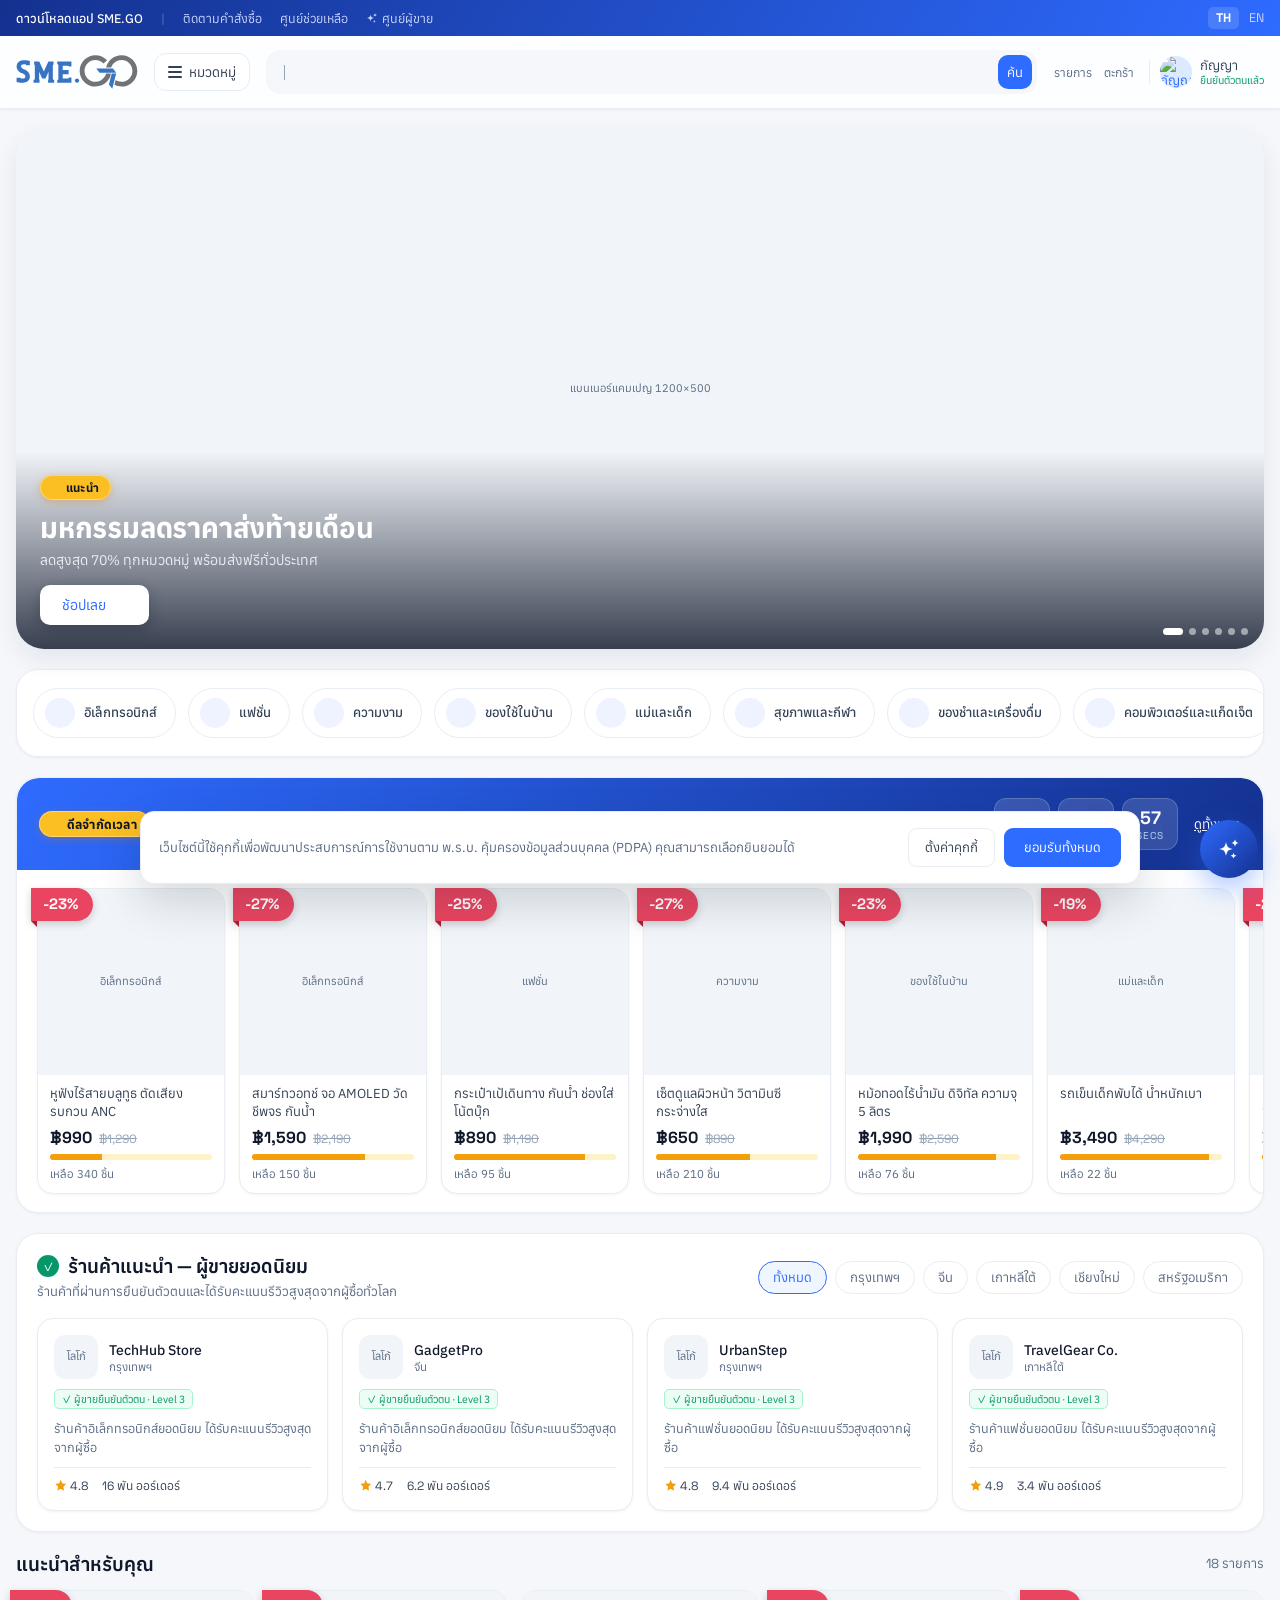
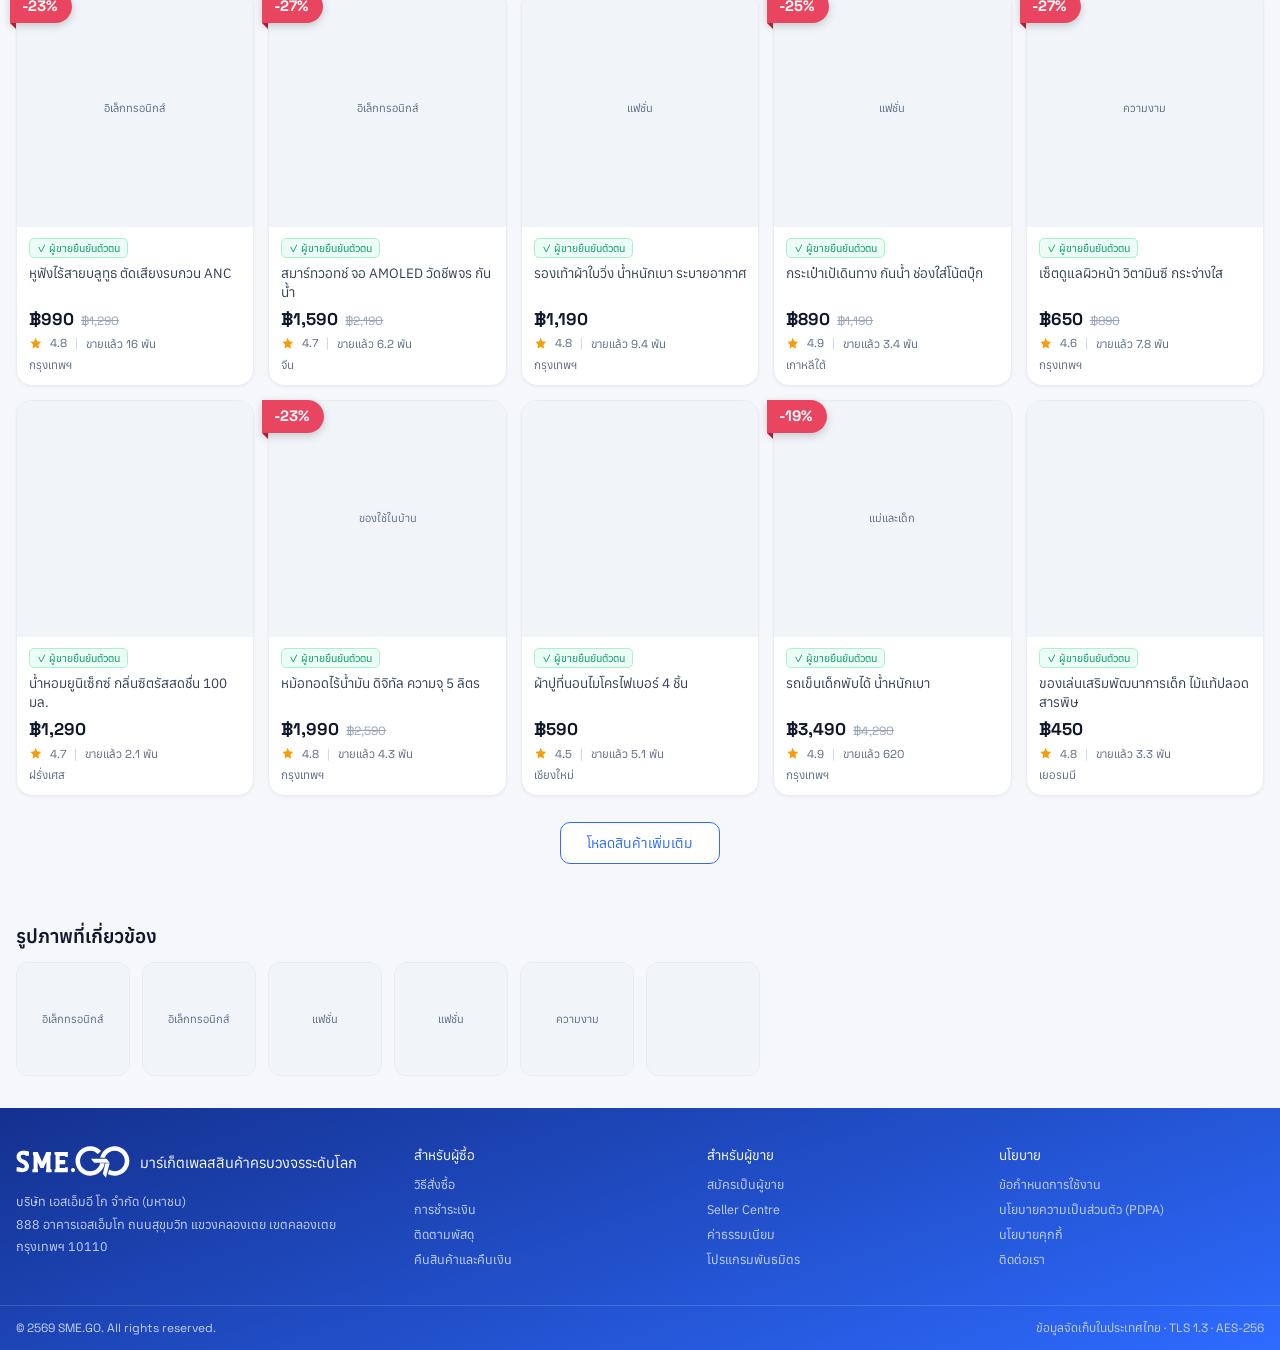
==== site/index.html @ 73256771 "Initial commit: SMEGO V2 AI-powered marketplace with seller centre features" ====
<!DOCTYPE html>
<html lang="th">
<head>
<meta charset="utf-8">
<meta name="viewport" content="width=device-width, initial-scale=1">
<title>SME.GO Marketplace</title>
<link rel="preconnect" href="https://fonts.googleapis.com">
<link rel="preconnect" href="https://fonts.gstatic.com" crossorigin>
<link href="https://fonts.googleapis.com/css2?family=Anuphan:wght@300;400;500;600;700&family=Space+Grotesk:wght@500;600;700&display=swap" rel="stylesheet">
<link rel="stylesheet" href="css/styles.css?v=23">
<script src="https://unpkg.com/lucide@latest"></script>
</head>
<body>
<div id="app" class="page"></div>
<script src="js/app.js?v=21"></script>
</body>
</html>
---- site/css/styles.css ----
:root {
  --primary-blue: #2E6BFF;
  --brand-blue: #2E6BFF;
  --brand-blue-dark: #1D4ED8;
  --brand-blue-deep: #14318F;
  --brand-blue-soft: #EEF3FF;
  --gov-navy: #1E3A8A;
  --slate-dark: #0F172A;
  --slate-body: #5B6B84;
  --neutral-bg: #F5F7FB;
  --surface-white: #FFFFFF;
  --emerald-verified: #059669;
  --emerald-bg: #ECFDF5;
  --emerald-border: #A7F3D0;
  --amber-promo: #FB6D3A;
  --amber-solid: #FBBF24;
  --amber-text: #F59E0B;
  --border-subtle: #E8ECF3;
  --danger: #EF4444;
  --radius-sm: 10px;
  --radius-md: 16px;
  --radius-lg: 22px;
  --radius-xl: 28px;
  --shadow-sm: 0 1px 3px rgba(15,23,42,.05);
  --shadow-md: 0 10px 26px rgba(15,23,42,.08);
  --shadow-lg: 0 22px 50px rgba(15,23,42,.14);
}

* { box-sizing: border-box; }
html, body { margin: 0; padding: 0; }
body {
  background: var(--neutral-bg);
  font-family: 'Anuphan', system-ui, sans-serif;
  color: var(--slate-dark);
  -webkit-font-smoothing: antialiased;
}
a { color: var(--brand-blue); text-decoration: none; }
input, select, button, textarea { font-family: inherit; }
button { border: none; background: none; cursor: pointer; }
img { max-width: 100%; display: block; }

::-webkit-scrollbar { height: 8px; width: 8px; }
::-webkit-scrollbar-thumb { background: #CBD5E1; border-radius: 4px; }

.num { font-family: 'Space Grotesk', 'Anuphan', sans-serif; }

@keyframes pulseDot { 0%, 100% { opacity: 1 } 50% { opacity: .35 } }

.lucide-icon { width: 50%; height: 50%; stroke: currentColor; stroke-width: 2; fill: none; }

.page { min-height: 100vh; display: flex; flex-direction: column; background: var(--neutral-bg); }

/* ---------- Utility bar ---------- */
.utility-bar { background: linear-gradient(120deg, var(--brand-blue-deep), var(--brand-blue)); color: #C7D2FE; font-size: 12.5px; }
.utility-bar .wrap { max-width: 1280px; margin: 0 auto; padding: 0 16px; height: 36px; display: flex; align-items: center; justify-content: space-between; gap: 16px; }
.utility-left { display: flex; align-items: center; gap: 18px; flex-wrap: wrap; }
.utility-left .gov-label { display: flex; align-items: center; gap: 6px; color: #fff; font-weight: 500; }
.utility-left a { color: #C7D2FE; }
.utility-left a:hover { color: #fff; }
.utility-ai-link { display: inline-flex; align-items: center; gap: 4px; }
.utility-ai-link .ai-spark-ic { width: 12px; height: 12px; }
.utility-sep { opacity: .4; }
.utility-right { display: flex; align-items: center; gap: 10px; }
.lang-active { font-family: 'Space Grotesk', 'Anuphan', sans-serif; font-weight: 700; color: #fff; background: rgba(255,255,255,.14); padding: 3px 8px; border-radius: 5px; }
.lang-inactive { font-family: 'Space Grotesk', 'Anuphan', sans-serif; color: #C7D2FE; }

/* ---------- Header ---------- */
.site-header { position: sticky; top: 0; z-index: 50; background: rgba(255,255,255,.82); backdrop-filter: blur(14px) saturate(1.4); -webkit-backdrop-filter: blur(14px) saturate(1.4); border-bottom: 1px solid var(--border-subtle); box-shadow: var(--shadow-sm); }
.header-row { max-width: 1280px; margin: 0 auto; padding: 14px 16px; display: flex; align-items: center; gap: 16px; flex-wrap: wrap; }
.brand { display: flex; align-items: center; gap: 10px; cursor: pointer; flex-shrink: 0; }
.brand-mark { height: 34px; width: auto; display: block; }
.brand-text { line-height: 1.15; }
.brand-title { font-size: 15px; font-weight: 600; color: var(--slate-dark); }
.brand-domain { font-size: 10.5px; color: var(--slate-body); font-family: 'Space Grotesk', 'Anuphan', sans-serif; letter-spacing: .04em; }

.menu-btn { display: flex; align-items: center; gap: 7px; background: #fff; border: 1px solid var(--border-subtle); border-radius: 12px; padding: 9px 13px; font-size: 13.5px; color: #334155; cursor: pointer; flex-shrink: 0; transition: border-color .2s, color .2s, box-shadow .2s; }
.menu-btn:hover { border-color: var(--brand-blue); color: var(--brand-blue); box-shadow: var(--shadow-sm); }
.menu-icon { display: grid; gap: 3px; }
.menu-icon span { display: block; width: 14px; height: 2px; background: currentColor; border-radius: 2px; }

.search-wrap { flex: 1; position: relative; min-width: 120px; }
.search-input { width: 100%; height: 44px; border: 1.5px solid transparent; border-radius: 14px; padding: 0 46px 0 16px; font-size: 14px; color: var(--slate-dark); background: var(--neutral-bg); outline: none; transition: border-color .2s, box-shadow .2s, background .2s; }
.search-input:focus { border-color: var(--brand-blue); background: #fff; box-shadow: 0 0 0 4px var(--brand-blue-soft); }
.search-btn { position: absolute; right: 5px; top: 5px; width: 34px; height: 34px; border-radius: 10px; background: var(--brand-blue); display: grid; place-items: center; color: #fff; font-size: 13px; transition: background .2s, transform .15s; }
.search-btn:hover { background: var(--brand-blue-dark); transform: translateY(-1px); }
.search-typewriter { position: absolute; left: 16px; top: 0; height: 44px; display: flex; align-items: center; font-size: 14px; color: #94A3B8; pointer-events: none; white-space: nowrap; overflow: hidden; max-width: calc(100% - 66px); }
.tw-cursor { display: inline-block; width: 1px; height: 15px; margin-left: 2px; background: #94A3B8; animation: twBlink 1s step-end infinite; }
@keyframes twBlink { 0%, 100% { opacity: 1; } 50% { opacity: 0; } }
.suggest-panel { position: absolute; top: 48px; left: 0; right: 0; background: #fff; border: 1px solid var(--border-subtle); border-radius: 12px; box-shadow: 0 16px 40px rgba(15,23,42,.12); padding: 8px; z-index: 60; }
.suggest-label { font-size: 11px; color: var(--slate-body); padding: 6px 10px; }
.suggest-item { padding: 9px 10px; border-radius: 8px; font-size: 13.5px; color: #334155; cursor: pointer; }
.suggest-item:hover { background: #F1F5F9; }

.action-hub { display: flex; align-items: center; gap: 6px; flex-shrink: 0; }
.hub-icon { width: 40px; height: 40px; border-radius: 9px; display: grid; place-items: center; font-size: 12px; color: var(--slate-body); cursor: pointer; position: relative; transition: color .15s; }
.hub-icon:hover { color: var(--brand-blue); }
.hub-badge { position: absolute; top: 2px; right: 0; min-width: 18px; height: 18px; padding: 0 5px; border-radius: 9px; background: var(--danger); color: #fff; font-family: 'Space Grotesk', 'Anuphan', sans-serif; font-size: 11px; font-weight: 700; display: grid; place-items: center; }
.hub-sep { width: 1px; height: 24px; background: var(--border-subtle); margin: 0 4px; }
.hub-profile { display: flex; align-items: center; gap: 8px; cursor: pointer; }
.hub-avatar { width: 32px; height: 32px; border-radius: 50%; background: #DBEAFE; color: var(--brand-blue); display: grid; place-items: center; font-size: 13px; object-fit: cover; }
.hub-name { font-size: 13px; color: #334155; line-height: 1.2; }
.hub-verified { font-size: 10.5px; color: var(--emerald-verified); }

.menu-panel { border-top: 1px solid var(--border-subtle); background: #fff; }
.menu-grid { max-width: 1280px; margin: 0 auto; padding: 18px 16px; display: grid; gap: 10px; }
.menu-cell { display: flex; align-items: center; gap: 10px; padding: 10px; border-radius: 10px; cursor: pointer; }
.menu-cell:hover { background: #F1F5F9; }
.menu-glyph { width: 34px; height: 34px; border-radius: 9px; background: #EFF6FF; color: var(--brand-blue); display: grid; place-items: center; font-size: 18px; flex-shrink: 0; }
.menu-name { font-size: 13.5px; color: #334155; }

/* ---------- Shared layout ---------- */
.container { max-width: 1280px; margin: 0 auto; padding: 0 16px; }
.section { max-width: 1280px; margin: 0 auto; padding: 20px 16px 0; }
.card { background: #fff; border: 1px solid var(--border-subtle); border-radius: var(--radius-lg); box-shadow: var(--shadow-sm); }

/* ---------- Hero ---------- */
.hero-grid { display: grid; grid-template-columns: minmax(0, 1fr); gap: 16px; }
.hero-main { position: relative; border-radius: var(--radius-xl); overflow: hidden; background: var(--border-subtle); aspect-ratio: 2.4/1; min-height: 220px; box-shadow: var(--shadow-md); }
.hero-track { display: flex; height: 100%; transition: transform .65s cubic-bezier(.65,0,.35,1); will-change: transform; }
.hero-slide { position: relative; flex: 0 0 100%; height: 100%; }
.hero-caption { position: absolute; left: 0; bottom: 0; right: 0; padding: 24px; background: linear-gradient(to top, rgba(15,23,42,.82), rgba(15,23,42,0)); pointer-events: none; }
.hero-tag { display: inline-flex; align-items: center; gap: 5px; background: var(--amber-solid); color: var(--slate-dark); font-weight: 700; letter-spacing: .2px; font-size: 11.5px; padding: 5px 12px 5px 9px; border-radius: 999px; margin-bottom: 10px; box-shadow: 0 2px 8px rgba(217,119,6,.35), 0 0 0 1px rgba(255,255,255,.35) inset; }
.hero-tag .pill-icon { width: 12px; height: 12px; }
.hero-title { color: #fff; font-size: 28px; font-weight: 700; line-height: 1.25; letter-spacing: -.2px; }
.hero-sub { color: var(--border-subtle); font-size: 14px; margin-top: 6px; }
.hero-cta { display: inline-flex; align-items: center; gap: 7px; margin-top: 16px; background: #fff; color: var(--brand-blue); border: none; font-size: 14px; padding: 11px 22px; border-radius: 10px; cursor: pointer; pointer-events: auto; box-shadow: 0 4px 14px rgba(15,23,42,.28); transition: background .2s, color .2s, transform .2s, box-shadow .2s; }
.hero-cta .pill-icon { width: 14px; height: 14px; transition: transform .2s; }
.hero-cta:hover { background: var(--brand-blue-dark); color: #fff; transform: translateY(-1px); box-shadow: 0 6px 18px rgba(15,23,42,.32); }
.hero-cta:hover .pill-icon { transform: translateX(3px); }
.hero-arrow { position: absolute; top: 50%; transform: translateY(-50%); width: 38px; height: 38px; border-radius: 50%; background: rgba(255,255,255,.92); border: none; color: var(--brand-blue); display: flex; align-items: center; justify-content: center; cursor: pointer; opacity: 0; z-index: 3; box-shadow: 0 3px 12px rgba(15,23,42,.28); transition: opacity .25s, background .2s, transform .2s; }
.hero-arrow .pill-icon { width: 18px; height: 18px; stroke-width: 2.4; }
.hero-arrow-left { left: 14px; }
.hero-arrow-right { right: 14px; }
.hero-main:hover .hero-arrow { opacity: 1; }
.hero-arrow:hover { background: #fff; transform: translateY(-50%) scale(1.08); }
.hero-arrow-left:hover .pill-icon { transform: translateX(-1px); }
.hero-arrow-right:hover .pill-icon { transform: translateX(1px); }
.hero-dots { position: absolute; bottom: 14px; right: 16px; display: flex; gap: 6px; z-index: 2; }
.hero-dot { height: 7px; border-radius: 4px; cursor: pointer; transition: width .25s, background .25s; }

/* ---------- Placeholder image slot ---------- */
.img-slot { position: absolute; inset: 0; display: flex; align-items: center; justify-content: center; text-align: center; font-size: 11px; color: var(--slate-body); background: #F1F5F9; padding: 6px; line-height: 1.4; }
.img-slot.static { position: static; width: 100%; height: 100%; }
.img-slot-photo { position: absolute; inset: 0; width: 100%; height: 100%; object-fit: cover; background: #F1F5F9; }

/* ---------- Category pills ---------- */
.cat-grid { padding: 18px 16px; display: flex; gap: 12px; overflow-x: auto; scrollbar-width: none; }
.cat-grid::-webkit-scrollbar { display: none; }
.cat-cell { flex: 0 0 auto; display: flex; align-items: center; gap: 9px; padding: 9px 18px 9px 11px; border: 1px solid var(--border-subtle); border-radius: 999px; cursor: pointer; white-space: nowrap; background: #fff; transition: border-color .2s, background .2s, box-shadow .2s; }
.cat-cell:hover { border-color: var(--brand-blue); background: var(--brand-blue-soft); box-shadow: var(--shadow-sm); }
.cat-cell.active { border-color: var(--brand-blue); background: var(--brand-blue); box-shadow: 0 8px 20px rgba(46,107,255,.28); }
.cat-cell.active .cat-name { color: #fff; }
.cat-cell.active .cat-glyph { background: rgba(255,255,255,.22); color: #fff; }
.cat-glyph { width: 30px; height: 30px; border-radius: 999px; background: var(--brand-blue-soft); color: var(--brand-blue); display: grid; place-items: center; font-size: 15px; flex: 0 0 auto; transition: background .2s, color .2s; }
.cat-glyph svg { width: 16px; height: 16px; }
.cat-name { font-size: 13px; color: #334155; line-height: 1.3; font-weight: 500; }

/* ---------- Flash sale ---------- */
.flash-head { display: flex; align-items: center; justify-content: space-between; gap: 18px; padding: 20px 22px; background: linear-gradient(120deg, var(--brand-blue), var(--brand-blue-deep)); flex-wrap: wrap; border-radius: var(--radius-lg) var(--radius-lg) 0 0; }
.flash-left { display: flex; align-items: center; gap: 14px; flex-wrap: wrap; }
.flash-badge { display: inline-flex; align-items: center; gap: 5px; background: var(--amber-solid); color: var(--slate-dark); font-size: 12.5px; font-weight: 700; letter-spacing: .2px; padding: 5px 13px 5px 10px; border-radius: 999px; box-shadow: 0 2px 8px rgba(217,119,6,.35), 0 0 0 1px rgba(255,255,255,.35) inset; }
.flash-badge .pill-icon { width: 13px; height: 13px; }
.flash-title { font-size: 20px; font-weight: 600; color: #fff; }
.flash-right { display: flex; align-items: center; gap: 16px; flex-wrap: wrap; }
.flash-label { font-size: 12.5px; color: #DBEAFE; }
.countdown { display: flex; gap: 8px; perspective: 300px; }
.count-box { background: rgba(255,255,255,.14); border: 1px solid rgba(255,255,255,.18); backdrop-filter: blur(6px); border-radius: 12px; padding: 7px 11px; text-align: center; min-width: 56px; position: relative; overflow: hidden; }
.count-num { font-family: 'Space Grotesk', 'Anuphan', sans-serif; font-weight: 700; font-size: 18px; color: #fff; display: inline-block; transform-style: preserve-3d; }
.count-unit { font-family: 'Space Grotesk', 'Anuphan', sans-serif; font-size: 10px; color: #BFDBFE; letter-spacing: .08em; }

@keyframes flipDigit {
  0% { transform: rotateX(90deg); opacity: 0; }
  60% { transform: rotateX(-10deg); opacity: 1; }
  100% { transform: rotateX(0deg); opacity: 1; }
}
.count-num.flip { animation: flipDigit .5s cubic-bezier(.45, 0, .55, 1); transform-origin: 50% 50%; }
.flash-link { font-size: 13.5px; color: #fff; text-decoration: underline; }
.flash-scroll { display: flex; gap: 14px; padding: 18px 20px; overflow-x: auto; }

/* ---------- Product cards ---------- */
.product-card { cursor: pointer; border: 1px solid var(--border-subtle); border-radius: var(--radius-md); overflow: visible; background: #fff; display: flex; flex-direction: column; position: relative; box-shadow: var(--shadow-sm); transition: box-shadow .2s ease, border-color .2s ease; }
.product-card:hover { border-color: var(--brand-blue); box-shadow: var(--shadow-sm); }
.flash-card { flex: 0 0 188px; }
.product-media { position: relative; aspect-ratio: 1/1; background: #F1F5F9; overflow: hidden; border-radius: var(--radius-md) var(--radius-md) 0 0; }
.disc-badge { position: absolute; top: -1px; left: -7px; background: #E94560; color: #fff; font-family: 'Space Grotesk', 'Anuphan', sans-serif; font-size: 15px; font-weight: 800; padding: 6px 15px 8px 12px; border-radius: 0 18px 18px 0; box-shadow: 0 3px 8px rgba(0,0,0,.18); z-index: 2; }
.disc-badge::after { content: ''; position: absolute; left: 0; bottom: -6px; width: 0; height: 0; border-left: 6px solid transparent; border-top: 6px solid #A81F38; }
.product-body { padding: 10px 12px 12px; display: flex; flex-direction: column; gap: 6px; }
.flash-card .product-body { padding: 10px 12px 12px; }
.feed-card .product-body { padding: 11px 12px 13px; flex: 1; }
.verified-chip { display: inline-flex; align-items: center; gap: 4px; background: var(--emerald-bg); color: var(--emerald-verified); border: 1px solid var(--emerald-border); font-size: 10.5px; padding: 2px 7px; border-radius: 5px; align-self: flex-start; }
.product-name { font-size: 13px; color: #334155; line-height: 1.35; height: 36px; overflow: hidden; }
.feed-card .product-name { font-size: 13.5px; line-height: 1.4; height: 38px; }
.price-row { display: flex; align-items: baseline; gap: 7px; }
.feed-card .price-row { margin-top: auto; }
.price-now { font-family: 'Space Grotesk', 'Anuphan', sans-serif; font-weight: 700; font-size: 16px; color: var(--slate-dark); }
.feed-card .price-now { font-size: 17px; }
.price-old { font-family: 'Space Grotesk', 'Anuphan', sans-serif; font-size: 12px; color: #94A3B8; text-decoration: line-through; }
.stock-track { height: 6px; border-radius: 4px; background: #FEF3C7; overflow: hidden; }
.stock-fill { height: 100%; background: var(--amber-text); }
.stock-text { font-size: 11.5px; color: var(--slate-body); }
.meta-row { display: flex; align-items: center; gap: 8px; font-size: 11.5px; color: var(--slate-body); font-family: 'Space Grotesk', 'Anuphan', sans-serif; }
.meta-sep { color: #CBD5E1; }
.province-text { font-size: 11.5px; color: var(--slate-body); }

/* ---------- Champions ---------- */
.champ-card { border: 1px solid var(--border-subtle); border-radius: var(--radius-md); padding: 16px; display: flex; flex-direction: column; gap: 10px; background: #fff; box-shadow: var(--shadow-sm); transition: box-shadow .2s, border-color .2s; }
.champ-card:hover { border-color: var(--brand-blue); box-shadow: var(--shadow-sm); }
.champ-head { display: flex; align-items: center; gap: 11px; }
.champ-logo { width: 44px; height: 44px; border-radius: 12px; overflow: hidden; background: #F1F5F9; flex-shrink: 0; position: relative; }
.champ-name { font-size: 14px; font-weight: 500; color: var(--slate-dark); white-space: nowrap; overflow: hidden; text-overflow: ellipsis; }
.champ-province { font-size: 11.5px; color: var(--slate-body); }
.champ-blurb { font-size: 12.5px; color: var(--slate-body); line-height: 1.5; }
.champ-stats { display: flex; gap: 14px; font-family: 'Space Grotesk', 'Anuphan', sans-serif; font-size: 12px; color: #334155; border-top: 1px solid var(--border-subtle); padding-top: 10px; }
.chip-row { display: flex; gap: 8px; flex-wrap: wrap; }
.chip { padding: 7px 14px; border-radius: 20px; font-size: 13px; cursor: pointer; border: 1px solid var(--border-subtle); background: #fff; color: var(--slate-body); }
.chip.active { border-color: var(--brand-blue); background: #EFF6FF; color: var(--brand-blue); }
.chip.small { padding: 6px 12px; border-radius: 18px; font-size: 12.5px; }

/* ---------- Related images ---------- */
.related-grid { display: grid; grid-template-columns: repeat(auto-fill, minmax(110px, 1fr)); gap: 12px; }
.related-thumb { position: relative; aspect-ratio: 1/1; border-radius: 12px; overflow: hidden; background: #F1F5F9; border: 1px solid var(--border-subtle); cursor: pointer; }
.related-thumb:hover { border-color: var(--brand-blue); }

/* ---------- Feed ---------- */
.feed-grid { display: grid; gap: 14px; }
.feed-head { display: flex; align-items: center; justify-content: space-between; margin-bottom: 14px; flex-wrap: wrap; gap: 10px; }
.feed-title { font-size: 19px; font-weight: 600; }
.feed-count { font-size: 13px; color: var(--slate-body); font-family: 'Space Grotesk', 'Anuphan', sans-serif; }
.load-more-wrap { display: flex; justify-content: center; margin-top: 26px; }

/* ---------- Buttons ---------- */
.btn { font-size: 14px; padding: 11px 26px; border-radius: var(--radius-sm); cursor: pointer; transition: background .2s, transform .15s, box-shadow .2s; }
.btn-primary { background: var(--brand-blue); border: none; color: #fff; box-shadow: 0 6px 16px rgba(46,107,255,.25); }
.btn-primary:hover { background: var(--brand-blue-dark); transform: translateY(-1px); box-shadow: 0 8px 20px rgba(46,107,255,.32); }
.btn-outline { background: #fff; border: 1.5px solid var(--brand-blue); color: var(--brand-blue); }
.btn-outline:hover { background: #EFF6FF; }
.btn-outline.solid-hover:hover { background: var(--brand-blue-dark); color: #fff; }
.btn-block { width: 100%; }
.btn-green { background: var(--emerald-verified); border: none; color: #fff; }
.btn-green:hover { background: #047857; }

/* ---------- Breadcrumb / PDP ---------- */
.breadcrumb { font-size: 12.5px; color: var(--slate-body); margin-bottom: 14px; }
.breadcrumb .crumb-link { cursor: pointer; color: var(--brand-blue); }
.crumb-current { color: #334155; }

.pdp-grid { display: grid; gap: 22px; align-items: start; }
.gallery-card { background: #fff; border: 1px solid var(--border-subtle); border-radius: 14px; padding: 14px; width: 100%; margin: 0 auto; }
.gallery-main { aspect-ratio: 1/1; border-radius: 10px; overflow: hidden; background: #F1F5F9; position: relative; }
.gallery-thumbs { display: grid; grid-template-columns: repeat(5, 1fr); gap: 8px; margin-top: 10px; }
.gallery-thumb { aspect-ratio: 1/1; border-radius: 8px; overflow: hidden; border: 1.5px solid var(--border-subtle); background: #F1F5F9; position: relative; }
.gallery-thumb.active { border-color: var(--brand-blue); }

.pdp-info-card { background: #fff; border: 1px solid var(--border-subtle); border-radius: 14px; padding: 20px; }
.pdp-badges { display: flex; gap: 8px; margin-bottom: 10px; flex-wrap: wrap; }
.badge-verified { display: inline-flex; align-items: center; gap: 5px; background: var(--emerald-bg); color: var(--emerald-verified); border: 1px solid var(--emerald-border); font-size: 12px; padding: 4px 9px; border-radius: 6px; }
.badge-cat { background: #EFF6FF; color: var(--brand-blue); border: 1px solid #BFDBFE; font-size: 12px; padding: 4px 9px; border-radius: 6px; }
.pdp-title { margin: 0; font-size: 24px; font-weight: 500; line-height: 1.35; color: var(--slate-dark); }
.pdp-meta { display: flex; align-items: center; gap: 14px; margin-top: 12px; font-family: 'Space Grotesk', 'Anuphan', sans-serif; font-size: 13.5px; color: var(--slate-body); flex-wrap: wrap; }
.star { color: var(--amber-text); }
.pill-icon { stroke: currentColor; stroke-width: 2.4; fill: none; flex-shrink: 0; }
.ai-spark-ic { stroke: none; fill: currentColor; }
.star-ic { width: 13px; height: 13px; vertical-align: -2px; fill: var(--amber-text); flex-shrink: 0; }
.star-ic-lg { width: 15px; height: 15px; vertical-align: -3px; }
.star-ic-empty { fill: none; stroke: var(--amber-text); stroke-width: 1.6; }

.mode-toggle { display: flex; gap: 8px; margin-top: 18px; background: #F1F5F9; padding: 4px; border-radius: 10px; width: max-content; }
.mode-btn { padding: 8px 18px; border-radius: 8px; font-size: 13.5px; cursor: pointer; color: var(--slate-body); }
.mode-btn.active { background: #fff; color: var(--slate-dark); box-shadow: 0 1px 3px rgba(15,23,42,.12); }

.price-box { margin-top: 16px; background: var(--neutral-bg); border: 1px solid var(--border-subtle); border-radius: 12px; padding: 16px; }
.price-big { font-family: 'Space Grotesk', 'Anuphan', sans-serif; font-weight: 900; font-size: 32px; color: var(--slate-dark); }
.price-note { font-size: 12.5px; color: var(--slate-body); margin-top: 6px; }
.disc-pill { background: #FFFBEB; color: var(--amber-text); border: 1px solid #FDE68A; font-family: 'Space Grotesk', 'Anuphan', sans-serif; font-weight: 700; font-size: 12.5px; padding: 3px 8px; border-radius: 6px; }

.tier-table { border: 1px solid var(--border-subtle); border-radius: 12px; overflow: hidden; margin-top: 10px; }
.tier-head { display: grid; grid-template-columns: 1fr 1fr 1fr; background: #F1F5F9; font-size: 12.5px; color: var(--slate-body); padding: 10px 14px; }
.tier-row { display: grid; grid-template-columns: 1fr 1fr 1fr; padding: 12px 14px; border-top: 1px solid var(--border-subtle); font-family: 'Space Grotesk', 'Anuphan', sans-serif; font-size: 14px; }
.tier-row.active { background: #EFF6FF; }
.tier-save { color: var(--emerald-verified); }
.notice-green { margin-top: 10px; background: var(--emerald-bg); border: 1px solid var(--emerald-border); color: var(--emerald-verified); font-size: 13px; padding: 10px 12px; border-radius: 9px; }

.qty-stepper { display: flex; align-items: center; border: 1px solid var(--border-subtle); border-radius: 9px; overflow: hidden; }
.qty-btn { width: 38px; height: 40px; display: grid; place-items: center; cursor: pointer; color: #334155; font-size: 18px; }
.qty-btn:hover { background: #F1F5F9; }
.qty-val { width: 56px; text-align: center; font-family: 'Space Grotesk', 'Anuphan', sans-serif; font-weight: 700; font-size: 15px; }
.qty-row { margin-top: 18px; display: flex; align-items: center; gap: 14px; flex-wrap: wrap; }

.cta-row { display: grid; grid-template-columns: 1fr 1fr; gap: 12px; margin-top: 16px; }

.spec-desc { font-size: 14px; color: var(--slate-body); line-height: 1.75; }
.spec-grid { display: grid; gap: 0; margin-top: 16px; border-top: 1px solid var(--border-subtle); }
.spec-row { display: flex; gap: 12px; padding: 11px 0; border-bottom: 1px solid var(--border-subtle); font-size: 13.5px; }
.spec-key { color: var(--slate-body); min-width: 120px; }

.review-summary { display: flex; align-items: center; gap: 22px; margin: 16px 0; padding: 14px; background: var(--neutral-bg); border-radius: 12px; flex-wrap: wrap; }
.review-score { font-family: 'Space Grotesk', 'Anuphan', sans-serif; font-weight: 900; font-size: 34px; color: var(--slate-dark); }
.review-bars { flex: 1; min-width: 180px; display: flex; flex-direction: column; gap: 6px; }
.bar-row { display: flex; align-items: center; gap: 10px; font-family: 'Space Grotesk', 'Anuphan', sans-serif; font-size: 12px; color: var(--slate-body); }
.bar-track { flex: 1; height: 7px; border-radius: 4px; background: var(--border-subtle); overflow: hidden; }
.bar-fill { display: block; height: 100%; background: var(--amber-text); }
.review-item { padding: 16px 0; border-top: 1px solid var(--border-subtle); display: flex; gap: 14px; }
.review-avatar { width: 38px; height: 38px; border-radius: 50%; background: #DBEAFE; color: var(--brand-blue); display: grid; place-items: center; font-size: 14px; flex-shrink: 0; object-fit: cover; }
.review-head { display: flex; align-items: center; gap: 10px; flex-wrap: wrap; }
.review-verified { font-size: 11.5px; color: var(--emerald-verified); background: var(--emerald-bg); border: 1px solid var(--emerald-border); padding: 2px 7px; border-radius: 5px; }
.review-date { font-family: 'Space Grotesk', 'Anuphan', sans-serif; font-size: 11.5px; color: #94A3B8; margin-left: auto; }
.review-text { font-size: 13.5px; color: var(--slate-body); line-height: 1.65; margin-top: 6px; }

.shop-card { background: #fff; border: 1px solid var(--border-subtle); border-radius: 14px; padding: 16px; }
.shop-head { display: flex; align-items: center; gap: 12px; }
.shop-logo { width: 46px; height: 46px; border-radius: 12px; overflow: hidden; background: #F1F5F9; flex-shrink: 0; position: relative; }
.shop-verify-box { margin-top: 12px; background: var(--emerald-bg); border: 1px solid var(--emerald-border); border-radius: 10px; padding: 11px; }
.shop-verify-title { display: flex; align-items: center; gap: 7px; color: var(--emerald-verified); font-size: 13px; font-weight: 500; }
.shop-actions { display: grid; grid-template-columns: 1fr 1fr; gap: 9px; margin-top: 12px; }
.shop-btn { background: #fff; border: 1px solid var(--border-subtle); color: #334155; font-size: 13px; padding: 9px; border-radius: 9px; cursor: pointer; }
.shop-btn:hover { border-color: var(--brand-blue); color: var(--brand-blue); }

.ship-card select { width: 100%; height: 40px; border: 1px solid var(--border-subtle); border-radius: 9px; padding: 0 36px 0 10px; font-size: 13.5px; color: #334155; background: var(--neutral-bg); outline: none; appearance: none; -webkit-appearance: none; background-image: url("data:image/svg+xml,%3Csvg xmlns='http://www.w3.org/2000/svg' width='24' height='24' viewBox='0 0 24 24' fill='none' stroke='%23475569' stroke-width='2' stroke-linecap='round' stroke-linejoin='round'%3E%3Cpolyline points='6 9 12 15 18 9'%3E%3C/polyline%3E%3C/svg%3E"); background-repeat: no-repeat; background-position: right 14px center; background-size: 16px; }
.carrier-row { display: flex; align-items: center; justify-content: space-between; gap: 10px; border: 1px solid var(--border-subtle); border-radius: 9px; padding: 9px 11px; font-size: 13px; }
.protection-box { background: #EFF6FF; border: 1px solid #BFDBFE; border-radius: 14px; padding: 15px; }
.protection-title { font-size: 13.5px; font-weight: 500; color: var(--brand-blue); margin-bottom: 8px; }
.protection-text { font-size: 12.5px; color: #334155; line-height: 1.7; }

/* ---------- Store (merchant profile) ---------- */
.store-header { background: #fff; border: 1px solid var(--border-subtle); border-radius: 16px; overflow: hidden; }
.store-cover { position: relative; height: 180px; background: #EFF6FF; }
.store-head-content { padding: 18px 20px; }
.store-logo-box { width: 72px; height: 72px; border-radius: 16px; overflow: hidden; background: #F1F5F9; flex-shrink: 0; border: 1px solid var(--border-subtle); position: relative; }

/* ---------- Cart / Checkout ---------- */
.cart-group { background: #fff; border: 1px solid var(--border-subtle); border-radius: 14px; overflow: hidden; }
.cart-group-head { display: flex; align-items: center; gap: 9px; padding: 14px 18px; border-bottom: 1px solid var(--border-subtle); }
.verified-dot { width: 19px; height: 19px; border-radius: 50%; background: var(--emerald-verified); color: #fff; display: grid; place-items: center; font-size: 11px; flex-shrink: 0; }
.cart-item { display: flex; gap: 14px; padding: 16px 18px; border-bottom: 1px solid #F1F5F9; }
.cart-thumb { width: 84px; height: 84px; border-radius: 10px; overflow: hidden; background: #F1F5F9; flex-shrink: 0; position: relative; }
.cart-item-controls { display: flex; align-items: center; gap: 14px; margin-top: 10px; flex-wrap: wrap; }
.cart-remove { font-size: 12.5px; color: var(--slate-body); cursor: pointer; text-decoration: underline; }
.cart-line-total { font-family: 'Space Grotesk', 'Anuphan', sans-serif; font-weight: 700; font-size: 17px; color: var(--slate-dark); }
.cart-unit { font-family: 'Space Grotesk', 'Anuphan', sans-serif; font-size: 12px; color: var(--slate-body); margin-top: 3px; }
.voucher-note { padding: 12px 18px; font-size: 12.5px; color: var(--slate-body); display: flex; align-items: center; gap: 8px; }
.voucher-pill { background: #FFFBEB; color: var(--amber-text); border: 1px solid #FDE68A; padding: 3px 8px; border-radius: 6px; }

.summary-card { background: #fff; border: 1px solid var(--border-subtle); border-radius: 14px; padding: 18px; }
.summary-title { font-size: 16px; font-weight: 500; margin-bottom: 14px; }
.summary-row { display: flex; justify-content: space-between; font-size: 13.5px; }
.summary-rows { display: flex; flex-direction: column; gap: 11px; }
.summary-label { color: var(--slate-body); }
.summary-divider { height: 1px; background: var(--border-subtle); margin: 4px 0; }
.summary-total { display: flex; justify-content: space-between; align-items: baseline; }
.summary-total-label { font-size: 15px; }
.summary-total-value { font-family: 'Space Grotesk', 'Anuphan', sans-serif; font-weight: 900; font-size: 24px; color: var(--slate-dark); }
.summary-fineprint { margin-top: 12px; font-size: 11.5px; color: var(--slate-body); line-height: 1.6; }

.empty-cart { background: #fff; border: 1px solid var(--border-subtle); border-radius: 14px; padding: 60px; text-align: center; }

.steps-row { display: flex; align-items: center; gap: 10px; margin-bottom: 18px; flex-wrap: wrap; }
.step { display: flex; align-items: center; gap: 9px; }
.step-num { width: 24px; height: 24px; border-radius: 50%; display: grid; place-items: center; font-family: 'Space Grotesk', 'Anuphan', sans-serif; font-size: 12px; font-weight: 700; }
.step-label { font-size: 13.5px; }
.step-line { width: 36px; height: 1px; background: var(--border-subtle); }

.address-box { border: 1.5px solid var(--brand-blue); border-radius: 11px; padding: 14px; background: var(--neutral-bg); }
.address-name { font-size: 14px; color: var(--slate-dark); }
.address-detail { font-size: 13px; color: var(--slate-body); line-height: 1.6; margin-top: 5px; }
.address-tags { display: flex; gap: 8px; margin-top: 9px; }
.tag-default { font-size: 11.5px; background: #EFF6FF; color: var(--brand-blue); border: 1px solid #BFDBFE; padding: 3px 8px; border-radius: 5px; }
.tag-change { font-size: 11.5px; color: var(--brand-blue); cursor: pointer; }

.option-row { display: flex; align-items: center; gap: 12px; border-radius: 11px; padding: 13px 14px; cursor: pointer; border: 1.5px solid var(--border-subtle); background: #fff; }
.option-row.selected { border-color: var(--brand-blue); background: #EFF6FF; }
.option-dot { width: 18px; height: 18px; border-radius: 50%; border: 2px solid #CBD5E1; display: grid; place-items: center; flex-shrink: 0; }
.option-row.selected .option-dot { border-color: var(--brand-blue); }
.option-dot-inner { width: 8px; height: 8px; border-radius: 50%; background: transparent; }
.option-row.selected .option-dot-inner { background: var(--brand-blue); }
.option-name { font-size: 14px; color: var(--slate-dark); }
.option-sub { font-size: 12px; color: var(--slate-body); }
.option-fee { font-family: 'Space Grotesk', 'Anuphan', sans-serif; font-weight: 700; font-size: 14px; color: var(--slate-dark); }
.option-badge { font-size: 11.5px; background: var(--emerald-bg); color: var(--emerald-verified); border: 1px solid var(--emerald-border); padding: 3px 8px; border-radius: 5px; }

.voucher-form { display: flex; gap: 8px; margin-bottom: 14px; }
.voucher-form input { flex: 1; height: 38px; border: 1px solid var(--border-subtle); border-radius: 9px; padding: 0 11px; font-size: 13px; background: var(--neutral-bg); outline: none; }
.voucher-form input:focus { border-color: var(--brand-blue); background: #fff; }
.voucher-apply { background: #EFF6FF; border: 1px solid #BFDBFE; color: var(--brand-blue); font-size: 13px; padding: 0 14px; border-radius: 9px; cursor: pointer; }

/* ---------- QR / Paid ---------- */
.qr-screen { flex: 1; display: flex; align-items: flex-start; justify-content: center; padding: 40px 16px; }
.qr-card { width: 100%; max-width: 460px; background: #fff; border: 1px solid var(--border-subtle); border-radius: 16px; padding: 28px; text-align: center; }
.qr-title { font-size: 19px; font-weight: 500; }
.qr-sub { font-size: 13px; color: var(--slate-body); margin-top: 6px; }
.qr-graphic-wrap { margin: 20px auto 0; width: 230px; height: 230px; background: #fff; border: 1px solid var(--border-subtle); border-radius: 14px; padding: 12px; display: grid; place-items: center; }
.qr-grid { display: grid; width: 100%; aspect-ratio: 1/1; }
.qr-total { margin-top: 16px; font-family: 'Space Grotesk', 'Anuphan', sans-serif; font-weight: 900; font-size: 30px; color: var(--slate-dark); }
.qr-ref { font-family: 'Space Grotesk', 'Anuphan', sans-serif; font-size: 12.5px; color: var(--slate-body); margin-top: 4px; }
.qr-status { margin-top: 16px; display: flex; align-items: center; justify-content: center; gap: 8px; background: var(--neutral-bg); border: 1px solid var(--border-subtle); border-radius: 10px; padding: 11px; }
.qr-dot { width: 8px; height: 8px; border-radius: 50%; background: var(--amber-text); animation: pulseDot 1.2s infinite; }
.qr-status-text { font-size: 13px; color: var(--slate-body); }
.qr-back { margin-top: 12px; font-size: 13px; color: var(--slate-body); cursor: pointer; text-decoration: underline; }

.paid-card { background: #fff; border: 1px solid var(--border-subtle); border-radius: 16px; padding: 28px; }
.paid-head { display: flex; align-items: center; gap: 14px; }
.paid-check { width: 48px; height: 48px; border-radius: 50%; background: var(--emerald-bg); border: 1px solid var(--emerald-border); color: var(--emerald-verified); display: grid; place-items: center; font-size: 22px; flex-shrink: 0; }
.paid-title { font-size: 20px; font-weight: 500; }
.paid-order { font-family: 'Space Grotesk', 'Anuphan', sans-serif; font-size: 13px; color: var(--slate-body); margin-top: 3px; }
.escrow-note { margin-top: 20px; background: #EFF6FF; border: 1px solid #BFDBFE; border-radius: 12px; padding: 14px; font-size: 13px; color: #334155; line-height: 1.7; }
.timeline-title { margin-top: 22px; font-size: 16px; font-weight: 500; margin-bottom: 14px; }
.timeline-item { display: flex; gap: 14px; }
.timeline-marker { display: flex; flex-direction: column; align-items: center; }
.timeline-dot { width: 16px; height: 16px; border-radius: 50%; border: 3px solid; }
.timeline-track { flex: 1; width: 2px; background: var(--border-subtle); min-height: 34px; }
.timeline-body { padding-bottom: 18px; }
.timeline-text { font-size: 14px; }
.timeline-time { font-family: 'Space Grotesk', 'Anuphan', sans-serif; font-size: 12px; color: #94A3B8; margin-top: 3px; }
.paid-actions { display: grid; grid-template-columns: 1fr 1fr; gap: 12px; margin-top: 8px; }

/* ---------- Footer ---------- */
.site-footer { background: linear-gradient(160deg, var(--brand-blue-deep), var(--brand-blue)); color: #C7D2FE; margin-top: auto; }
.footer-grid { max-width: 1280px; margin: 0 auto; padding: 38px 16px; display: grid; gap: 28px; }
.footer-brand-row { display: flex; align-items: center; gap: 10px; margin-bottom: 12px; }
.footer-mark { height: 32px; width: auto; display: block; filter: brightness(0) invert(1); }
.footer-title { color: #fff; font-size: 14.5px; }
.footer-address { font-size: 12.5px; line-height: 1.8; }
.footer-col { display: flex; flex-direction: column; gap: 9px; font-size: 12.5px; }
.footer-col-title { color: #fff; font-size: 13.5px; margin-bottom: 3px; }
.footer-col a { color: #C7D2FE; }
.footer-col a:hover { color: #fff; }
.footer-bottom { border-top: 1px solid rgba(255,255,255,.14); }
.footer-bottom-row { max-width: 1280px; margin: 0 auto; padding: 14px 16px; font-family: 'Space Grotesk', 'Anuphan', sans-serif; font-size: 12px; display: flex; justify-content: space-between; gap: 16px; flex-wrap: wrap; }

/* ---------- Cookie banner ---------- */
.cookie-banner { position: fixed; left: 16px; right: 16px; bottom: 16px; z-index: 80; display: flex; justify-content: center; }
.cookie-card { max-width: 1000px; width: 100%; background: #fff; border: 1px solid var(--border-subtle); box-shadow: 0 18px 44px rgba(15,23,42,.16); border-radius: 14px; padding: 16px 18px; display: flex; align-items: center; gap: 18px; flex-wrap: wrap; }
.cookie-text { flex: 1; min-width: 240px; font-size: 13px; color: var(--slate-body); line-height: 1.65; }
.cookie-actions { display: flex; gap: 9px; }
.cookie-secondary { background: #fff; border: 1px solid var(--border-subtle); color: #334155; font-size: 13px; padding: 10px 16px; border-radius: 9px; cursor: pointer; }
.cookie-primary { background: var(--brand-blue); border: none; color: #fff; font-size: 13px; padding: 10px 20px; border-radius: 9px; cursor: pointer; }

/* ---------- Responsive breakpoints ---------- */


@media (min-width: 1040px) { .menu-grid { grid-template-columns: repeat(5, 1fr); } }
@media (min-width: 700px) and (max-width: 1039px) { .menu-grid { grid-template-columns: repeat(3, 1fr); } }
@media (max-width: 699px) { .menu-grid { grid-template-columns: repeat(2, 1fr); } }

@media (min-width: 1040px) { .champ-grid { grid-template-columns: repeat(4, 1fr); } }
@media (min-width: 700px) and (max-width: 1039px) { .champ-grid { grid-template-columns: repeat(2, 1fr); } }
@media (max-width: 699px) { .champ-grid { grid-template-columns: 1fr; } }
.champ-grid { display: grid; gap: 14px; margin-top: 18px; }

@media (min-width: 1120px) { .feed-grid { grid-template-columns: repeat(5, minmax(0,1fr)); } }
@media (min-width: 860px) and (max-width: 1119px) { .feed-grid { grid-template-columns: repeat(4, minmax(0,1fr)); } }
@media (min-width: 560px) and (max-width: 859px) { .feed-grid { grid-template-columns: repeat(3, minmax(0,1fr)); } }
@media (max-width: 559px) { .feed-grid { grid-template-columns: repeat(2, minmax(0,1fr)); } }

@media (min-width: 1180px) {
  .pdp-grid { grid-template-columns: minmax(0,420px) minmax(0,1fr) 300px; }
  .gallery-card, .pdp-shop-col { position: sticky; top: 88px; }
  .gallery-card { max-width: none; }
}
@media (max-width: 1179px) {
  .pdp-grid { grid-template-columns: minmax(0,1fr); }
  .gallery-card { max-width: 440px; }
}

@media (min-width: 1000px) {
  .side-grid { grid-template-columns: minmax(0,1fr) 340px; }
  .summary-card { position: sticky; top: 88px; }
}
@media (max-width: 999px) { .side-grid { grid-template-columns: minmax(0,1fr); } }
.side-grid { display: grid; gap: 20px; align-items: start; }

@media (min-width: 700px) { .spec-grid { grid-template-columns: 1fr 1fr; } }
@media (max-width: 699px) { .spec-grid { grid-template-columns: 1fr; } }

@media (min-width: 1040px) { .footer-grid { grid-template-columns: 1.4fr 1fr 1fr 1fr; } }
@media (min-width: 760px) and (max-width: 1039px) { .footer-grid { grid-template-columns: repeat(2, 1fr); } }
@media (max-width: 759px) { .footer-grid { grid-template-columns: 1fr; } }

.pdp-side-col { display: flex; flex-direction: column; gap: 14px; }
@media (min-width: 1180px) { .pdp-side-col { position: sticky; top: 88px; } }

/* ---------- AI shopping assistant ---------- */
.ai-fab { position: fixed; right: 22px; bottom: 22px; width: 58px; height: 58px; border-radius: 50%; background: linear-gradient(135deg, var(--brand-blue), var(--brand-blue-deep)); color: #fff; display: grid; place-items: center; box-shadow: 0 10px 28px rgba(46,107,255,.4); cursor: pointer; z-index: 90; border: none; transition: transform .2s, box-shadow .2s, background .2s; }
.ai-fab:hover { transform: scale(1.06); box-shadow: 0 14px 34px rgba(46,107,255,.48); }
.ai-fab .pill-icon { width: 24px; height: 24px; stroke-width: 2.2; }
.ai-fab.is-open { background: var(--slate-dark); }

.ai-chat-panel { position: fixed; right: 22px; bottom: 92px; width: 380px; max-width: calc(100vw - 32px); height: 560px; max-height: calc(100vh - 140px); background: #fff; border-radius: var(--radius-lg); box-shadow: var(--shadow-lg); display: flex; flex-direction: column; overflow: hidden; z-index: 89; border: 1px solid var(--border-subtle); }

.ai-chat-header { display: flex; align-items: center; justify-content: space-between; padding: 14px 16px; background: linear-gradient(120deg, var(--brand-blue), var(--brand-blue-deep)); color: #fff; flex-shrink: 0; }
.ai-chat-header-info { display: flex; align-items: center; gap: 10px; }
.ai-avatar-bot { width: 36px; height: 36px; border-radius: 50%; background: var(--brand-blue-soft); display: grid; place-items: center; color: var(--brand-blue); flex-shrink: 0; }
.ai-avatar-bot .pill-icon { width: 18px; height: 18px; }
.ai-chat-title { font-size: 13.5px; font-weight: 600; }
.ai-chat-status { display: flex; align-items: center; gap: 5px; font-size: 11px; color: rgba(255,255,255,.85); margin-top: 1px; }
.ai-status-dot { width: 6px; height: 6px; border-radius: 50%; background: #4ADE80; }
.ai-chat-close { width: 30px; height: 30px; border-radius: 8px; background: rgba(255,255,255,.14); color: #fff; display: grid; place-items: center; border: none; cursor: pointer; flex-shrink: 0; transition: background .15s; }
.ai-chat-close:hover { background: rgba(255,255,255,.24); }
.ai-chat-close .pill-icon { width: 16px; height: 16px; }

.ai-chat-body { flex: 1; overflow-y: auto; padding: 16px; display: flex; flex-direction: column; gap: 14px; background: var(--neutral-bg); }
.ai-msg { display: flex; gap: 8px; }
.ai-msg-user { justify-content: flex-end; }
.ai-msg-bot { justify-content: flex-start; align-items: flex-start; }
.ai-bubble { background: #fff; border: 1px solid var(--border-subtle); padding: 10px 13px; border-radius: 14px; font-size: 13px; line-height: 1.55; color: var(--slate-dark); max-width: 250px; }
.ai-msg-user .ai-bubble { background: var(--brand-blue); border-color: var(--brand-blue); color: #fff; border-bottom-right-radius: 4px; }
.ai-msg-bot .ai-bubble { border-bottom-left-radius: 4px; }
.ai-bubble-col { display: flex; flex-direction: column; gap: 8px; max-width: 260px; min-width: 0; }

.ai-typing { display: flex; align-items: center; gap: 4px; padding: 12px 14px; }
.ai-typing span { width: 6px; height: 6px; border-radius: 50%; background: #94A3B8; animation: aiTypingBounce 1.1s infinite; }
.ai-typing span:nth-child(2) { animation-delay: .15s; }
.ai-typing span:nth-child(3) { animation-delay: .3s; }
@keyframes aiTypingBounce { 0%, 60%, 100% { transform: translateY(0); opacity: .5; } 30% { transform: translateY(-4px); opacity: 1; } }

.ai-product-list { display: flex; flex-direction: column; gap: 8px; }
.ai-product-card { display: flex; gap: 10px; background: #fff; border: 1px solid var(--border-subtle); border-radius: 12px; padding: 8px; cursor: pointer; transition: border-color .15s, box-shadow .15s; }
.ai-product-card:hover { border-color: var(--brand-blue); }
.ai-product-media { width: 46px; height: 46px; border-radius: 8px; overflow: hidden; background: #F1F5F9; position: relative; flex-shrink: 0; }
.ai-product-info { min-width: 0; display: flex; flex-direction: column; justify-content: center; gap: 2px; }
.ai-product-name { font-size: 12px; color: var(--slate-dark); line-height: 1.35; overflow: hidden; text-overflow: ellipsis; display: -webkit-box; -webkit-line-clamp: 2; -webkit-box-orient: vertical; }
.ai-product-price { font-family: 'Space Grotesk', 'Anuphan', sans-serif; font-weight: 700; font-size: 12.5px; color: var(--brand-blue); }

.ai-suggestions { display: flex; flex-wrap: wrap; gap: 7px; padding: 0 16px 12px; background: var(--neutral-bg); flex-shrink: 0; }
.ai-chip { background: #fff; border: 1px solid var(--border-subtle); color: var(--slate-body); font-size: 11.5px; padding: 7px 12px; border-radius: 999px; cursor: pointer; transition: border-color .15s, color .15s; }
.ai-chip:hover { border-color: var(--brand-blue); color: var(--brand-blue); }

.ai-input-row { display: flex; align-items: center; gap: 8px; padding: 12px 14px; border-top: 1px solid var(--border-subtle); background: #fff; flex-shrink: 0; }
.ai-input-row input { flex: 1; height: 40px; border: 1.5px solid var(--border-subtle); border-radius: 999px; padding: 0 16px; font-size: 13px; outline: none; background: var(--neutral-bg); transition: border-color .2s, background .2s; }
.ai-input-row input:focus { border-color: var(--brand-blue); background: #fff; }
.ai-send-btn { width: 38px; height: 38px; border-radius: 50%; background: var(--brand-blue); color: #fff; display: grid; place-items: center; border: none; cursor: pointer; flex-shrink: 0; transition: background .2s; }
.ai-send-btn:hover { background: var(--brand-blue-dark); }
.ai-send-btn .pill-icon { width: 17px; height: 17px; }

@media (max-width: 460px) {
  .ai-chat-panel { right: 12px; left: 12px; width: auto; bottom: 84px; }
  .ai-fab { right: 16px; bottom: 16px; }
}

/* ---------- Seller Centre: AI Studio ---------- */
.aist-banner { background: linear-gradient(120deg, var(--brand-blue-soft), #fff); border: 1px solid var(--border-subtle); border-radius: var(--radius-lg); padding: 22px; }
.aist-banner-top { display: flex; align-items: flex-start; justify-content: space-between; gap: 16px; flex-wrap: wrap; }
.aist-banner-title { display: flex; align-items: center; gap: 8px; font-size: 19px; font-weight: 600; color: var(--slate-dark); }
.aist-banner-title .ai-spark-ic { width: 22px; height: 22px; color: var(--brand-blue); }
.aist-accent { color: var(--brand-blue); }
.aist-banner-sub { font-size: 13px; color: var(--slate-body); margin-top: 4px; }
.aist-stats { display: flex; gap: 14px; margin-top: 18px; flex-wrap: wrap; }
.aist-stat { background: #fff; border: 1px solid var(--border-subtle); border-radius: 12px; padding: 12px 20px; min-width: 140px; }
.aist-stat-num { font-family: 'Space Grotesk', 'Anuphan', sans-serif; font-weight: 700; font-size: 22px; color: var(--slate-dark); }
.aist-stat-label { font-size: 12px; color: var(--slate-body); margin-top: 2px; }

.aist-cards { display: grid; grid-template-columns: 1fr; gap: 16px; margin-top: 20px; }
@media (min-width: 760px) { .aist-cards { grid-template-columns: 1fr 1fr; } }
.aist-card { background: linear-gradient(165deg, #fff 45%, var(--brand-blue-soft) 150%); border: 1px solid var(--border-subtle); border-radius: var(--radius-md); padding: 20px; position: relative; box-shadow: var(--shadow-md); }
.aist-card-badge { position: absolute; top: 16px; right: 16px; display: inline-flex; align-items: center; gap: 5px; background: linear-gradient(120deg, var(--brand-blue), var(--brand-blue-deep)); color: #fff; font-size: 11px; font-weight: 700; padding: 5px 12px; border-radius: 999px; box-shadow: 0 4px 12px rgba(46,107,255,.32); }
.aist-card-badge .ai-spark-ic { width: 11px; height: 11px; }
.aist-card-head { display: flex; align-items: center; gap: 10px; padding-right: 100px; }
.aist-card-icon { width: 34px; height: 34px; border-radius: 10px; background: var(--brand-blue-soft); color: var(--brand-blue); display: grid; place-items: center; flex-shrink: 0; }
.aist-card-icon .pill-icon { width: 17px; height: 17px; }
.aist-card-title { font-size: 15px; font-weight: 600; color: var(--slate-dark); }
.aist-card-sub { font-size: 12.5px; color: var(--slate-body); margin-top: 8px; line-height: 1.5; }
.aist-card-thumbs { display: flex; gap: 10px; margin-top: 16px; }
.aist-thumb { width: 64px; height: 64px; border-radius: 10px; overflow: hidden; background: #F1F5F9; position: relative; flex-shrink: 0; }
.aist-thumb-lg { width: 96px; height: 96px; border-radius: 12px; }
.aist-caption-demo { display: flex; align-items: center; gap: 14px; margin-top: 16px; }
.aist-caption-bubble { display: flex; align-items: flex-start; gap: 6px; background: var(--brand-blue-soft); color: var(--brand-blue-dark); font-size: 12.5px; line-height: 1.5; padding: 10px 12px; border-radius: 12px; border-bottom-left-radius: 4px; }
.aist-caption-bubble .ai-spark-ic { width: 14px; height: 14px; flex-shrink: 0; margin-top: 2px; }

.aist-table-head { padding: 16px 18px 0; }
.aist-table { display: flex; flex-direction: column; }
.aist-row { display: grid; grid-template-columns: 2fr 1fr 1.3fr 1.6fr; gap: 12px; align-items: center; padding: 14px 18px; border-top: 1px solid var(--border-subtle); font-size: 13px; }
.aist-row-head { color: var(--slate-body); font-size: 12px; padding-top: 18px; border-top: none; }
.aist-prod { display: flex; align-items: center; gap: 10px; min-width: 0; }
.aist-prod-thumb { width: 42px; height: 42px; border-radius: 8px; overflow: hidden; background: #F1F5F9; position: relative; flex-shrink: 0; }
.aist-prod-name { color: var(--slate-dark); overflow: hidden; text-overflow: ellipsis; display: -webkit-box; -webkit-line-clamp: 2; -webkit-box-orient: vertical; }
.aist-perf { display: inline-block; padding: 3px 10px; border-radius: 999px; font-size: 11.5px; font-weight: 600; }
.aist-perf-good { background: var(--emerald-bg); color: var(--emerald-verified); }
.aist-perf-ok { background: #FFFBEB; color: var(--amber-text); }
.aist-perf-low { background: #FEF2F2; color: var(--danger); }
.aist-todo-chip { display: inline-block; background: var(--neutral-bg); border: 1px solid var(--border-subtle); color: var(--slate-body); font-size: 11.5px; padding: 3px 10px; border-radius: 999px; }
.aist-row-actions { display: flex; gap: 8px; flex-wrap: wrap; }
.aist-empty { padding: 40px; text-align: center; color: var(--slate-body); font-size: 13px; }
@media (max-width: 900px) { .aist-row { grid-template-columns: 1fr; gap: 6px; } .aist-row-head { display: none; } }

.btn-mini { background: #fff; border: 1px solid var(--border-subtle); color: var(--slate-body); font-size: 12px; padding: 7px 12px; border-radius: 8px; cursor: pointer; white-space: nowrap; transition: border-color .15s, color .15s; }
.btn-mini:hover { border-color: var(--brand-blue); color: var(--brand-blue); }
.btn-mini-primary { background: var(--brand-blue); border-color: var(--brand-blue); color: #fff; }
.btn-mini-primary:hover { background: var(--brand-blue-dark); border-color: var(--brand-blue-dark); color: #fff; }

/* ---------- AI Content Writer modal ---------- */
.aicw-overlay { position: fixed; inset: 0; background: rgba(15,23,42,.45); display: flex; align-items: center; justify-content: center; z-index: 95; padding: 20px; }
.aicw-modal { width: 100%; max-width: 520px; max-height: calc(100vh - 40px); overflow-y: auto; background: #fff; border-radius: var(--radius-lg); box-shadow: var(--shadow-lg); }
.aicw-head { display: flex; align-items: center; justify-content: space-between; gap: 12px; padding: 16px 18px; border-bottom: 1px solid var(--border-subtle); position: sticky; top: 0; background: #fff; border-radius: var(--radius-lg) var(--radius-lg) 0 0; }
.aicw-head-info { display: flex; align-items: center; gap: 10px; }
.aicw-title { font-size: 14.5px; font-weight: 600; color: var(--slate-dark); }
.aicw-sub { font-size: 12px; color: var(--slate-body); margin-top: 1px; }
.aicw-head .ai-chat-close { background: var(--neutral-bg); color: var(--slate-body); }
.aicw-head .ai-chat-close:hover { background: var(--border-subtle); }
.aicw-body { padding: 18px; }
.aicw-label { display: block; font-size: 12.5px; color: var(--slate-body); margin-bottom: 6px; }
.aicw-input-row { display: flex; gap: 8px; }
.aicw-input-row input { flex: 1; height: 42px; border: 1.5px solid var(--border-subtle); border-radius: 10px; padding: 0 14px; font-size: 13.5px; outline: none; background: var(--neutral-bg); }
.aicw-input-row input:focus { border-color: var(--brand-blue); background: #fff; }
.aicw-generating { display: flex; align-items: center; gap: 10px; margin-top: 16px; color: var(--slate-body); font-size: 13px; }
.aicw-draft { margin-top: 18px; display: flex; flex-direction: column; gap: 14px; }
.aicw-field label { display: block; font-size: 12px; color: var(--slate-body); margin-bottom: 5px; }
.aicw-field input, .aicw-field textarea { width: 100%; border: 1.5px solid var(--border-subtle); border-radius: 10px; padding: 9px 12px; font-size: 13.5px; font-family: inherit; outline: none; color: var(--slate-dark); resize: vertical; }
.aicw-field input:focus, .aicw-field textarea:focus { border-color: var(--brand-blue); }
.aicw-tags { display: flex; flex-wrap: wrap; gap: 6px; }
.aicw-tag { background: var(--brand-blue-soft); color: var(--brand-blue); font-size: 11.5px; padding: 4px 10px; border-radius: 999px; }
.aicw-actions { display: flex; justify-content: flex-end; gap: 10px; margin-top: 20px; }

/* ---------- Seller Centre: section nav ---------- */
.aist-nav { display: flex; gap: 8px; margin-bottom: 18px; flex-wrap: wrap; }
.aist-nav-tab { display: inline-flex; align-items: center; gap: 7px; background: #fff; border: 1px solid var(--border-subtle); color: var(--slate-body); font-size: 13.5px; font-weight: 500; padding: 10px 16px; border-radius: 10px; cursor: pointer; transition: border-color .15s, color .15s, background .15s; }
.aist-nav-tab:hover { border-color: var(--brand-blue); color: var(--brand-blue); }
.aist-nav-tab.active { background: var(--brand-blue); border-color: var(--brand-blue); color: #fff; }
.aist-nav-tab .pill-icon { width: 16px; height: 16px; }

.aist-section-head { margin-bottom: 4px; }
.aist-section-title { display: flex; align-items: center; gap: 8px; font-size: 19px; font-weight: 600; color: var(--slate-dark); }
.aist-section-title .ai-spark-ic { width: 19px; height: 19px; color: var(--brand-blue); }
.aist-section-sub { font-size: 13px; color: var(--slate-body); margin-top: 4px; }

/* ---------- Manage stock ---------- */
.aist-stock-row { grid-template-columns: 2fr .8fr .9fr 1fr 1.2fr 1.2fr; }
.aist-ai-suggest { display: inline-flex; align-items: center; gap: 5px; background: var(--brand-blue-soft); color: var(--brand-blue-dark); font-size: 11.5px; font-weight: 600; padding: 4px 9px; border-radius: 999px; }
.aist-ai-suggest .ai-spark-ic { width: 11px; height: 11px; }
.aist-qty-stepper { transform: scale(.88); transform-origin: left center; }
.aist-log-row { display: flex; justify-content: space-between; font-size: 13px; padding: 8px 0; border-top: 1px solid var(--border-subtle); }
.aist-log-row:first-child { border-top: none; }
.aist-log-plus { color: var(--emerald-verified); font-weight: 700; }
.aist-log-minus { color: var(--danger); font-weight: 700; }
@media (max-width: 1000px) { .aist-stock-row { grid-template-columns: 1fr; gap: 6px; } .aist-stock-row.aist-row-head { display: none; } }

/* ---------- Business insights ---------- */
.aist-insight-box { display: flex; gap: 12px; background: linear-gradient(120deg, var(--brand-blue-soft), #fff); border: 1px solid var(--border-subtle); border-radius: var(--radius-md); padding: 16px 18px; margin-top: 16px; }
.aist-insight-title { font-size: 13.5px; font-weight: 700; color: var(--brand-blue-dark); }
.aist-insight-text { font-size: 13px; color: var(--slate-dark); line-height: 1.6; margin-top: 4px; }
.aist-kpis { display: grid; grid-template-columns: repeat(2, 1fr); gap: 14px; margin-top: 16px; }
@media (min-width: 760px) { .aist-kpis { grid-template-columns: repeat(4, 1fr); } }
.aist-kpi { background: #fff; border: 1px solid var(--border-subtle); border-radius: var(--radius-md); padding: 16px; box-shadow: var(--shadow-sm); }
.aist-kpi-label { font-size: 12px; color: var(--slate-body); }
.aist-kpi-num { font-family: 'Space Grotesk', 'Anuphan', sans-serif; font-weight: 700; font-size: 22px; color: var(--slate-dark); margin-top: 4px; }
.aist-chart-card, .aist-top-card { margin-top: 16px; padding: 18px; }
.aist-chart-head { display: flex; align-items: center; justify-content: space-between; flex-wrap: wrap; gap: 10px; margin-bottom: 12px; }
.aist-chart-title { font-size: 14.5px; font-weight: 600; color: var(--slate-dark); }
.aist-chart-svg { width: 100%; height: 160px; display: block; }
.aist-top-row { display: flex; align-items: center; gap: 12px; padding: 10px 0; border-top: 1px solid var(--border-subtle); }
.aist-top-row:first-of-type { border-top: none; }
.aist-top-rank { width: 22px; height: 22px; border-radius: 50%; background: var(--brand-blue-soft); color: var(--brand-blue); font-size: 12px; font-weight: 700; display: grid; place-items: center; flex-shrink: 0; }
.aist-top-name { width: 180px; flex-shrink: 0; font-size: 13px; color: var(--slate-dark); overflow: hidden; text-overflow: ellipsis; white-space: nowrap; }
.aist-top-bar-track { flex: 1; height: 8px; border-radius: 4px; background: var(--neutral-bg); overflow: hidden; }
.aist-top-bar-fill { height: 100%; background: linear-gradient(90deg, var(--brand-blue), var(--brand-blue-deep)); border-radius: 4px; }
.aist-top-sold { width: 80px; flex-shrink: 0; text-align: right; font-size: 12.5px; color: var(--slate-body); }
@media (max-width: 640px) { .aist-top-name { width: 110px; } }

.aicw-dropzone { display: flex; flex-direction: column; align-items: center; justify-content: center; gap: 6px; text-align: center; border: 1.5px dashed var(--border-subtle); border-radius: var(--radius-md); padding: 26px 16px; cursor: pointer; background: var(--neutral-bg); transition: border-color .15s, background .15s; }
.aicw-dropzone:hover, .aicw-dropzone.is-dragover { border-color: var(--brand-blue); background: var(--brand-blue-soft); }
.aicw-dropzone .pill-icon { width: 26px; height: 26px; color: var(--brand-blue); margin-bottom: 4px; }
.aicw-dropzone-text { font-size: 13px; color: var(--slate-dark); }
.aicw-dropzone-hint { font-size: 11.5px; color: var(--slate-body); }

.aicw-image-grid { display: grid; grid-template-columns: repeat(auto-fill, minmax(110px, 1fr)); gap: 10px; margin-top: 12px; }
.aicw-image-tile { position: relative; aspect-ratio: 1/1; border-radius: 10px; overflow: hidden; background: #F1F5F9; border: 1px solid var(--border-subtle); }
.aicw-image-tile img { width: 100%; height: 100%; object-fit: cover; }
.aicw-cover-badge { position: absolute; top: 6px; left: 6px; background: var(--brand-blue); color: #fff; font-size: 10px; font-weight: 700; padding: 3px 8px; border-radius: 999px; }
.aicw-enhanced-badge { position: absolute; bottom: 6px; left: 6px; right: 6px; display: flex; align-items: center; gap: 4px; background: rgba(5,150,105,.92); color: #fff; font-size: 10px; font-weight: 600; padding: 4px 7px; border-radius: 6px; }
.aicw-enhanced-badge .pill-icon { width: 11px; height: 11px; }
.aicw-image-loading { position: absolute; inset: 0; background: rgba(15,23,42,.45); display: grid; place-items: center; }
.aicw-image-loading .ai-typing span { background: #fff; }
.aicw-image-remove { position: absolute; top: 6px; right: 6px; width: 22px; height: 22px; border-radius: 50%; background: rgba(15,23,42,.55); color: #fff; border: none; display: grid; place-items: center; cursor: pointer; }
.aicw-image-remove .pill-icon { width: 12px; height: 12px; }
.aicw-image-remove:hover { background: rgba(15,23,42,.8); }
.aicw-image-actions { position: absolute; left: 0; right: 0; bottom: 0; display: flex; flex-direction: column; gap: 4px; padding: 6px; opacity: 0; transition: opacity .15s; background: linear-gradient(to top, rgba(15,23,42,.55), transparent); }
.aicw-image-tile:hover .aicw-image-actions { opacity: 1; }
.aicw-image-btn { display: flex; align-items: center; justify-content: center; gap: 4px; background: #fff; color: var(--slate-dark); border: none; font-size: 10.5px; font-weight: 600; padding: 5px 6px; border-radius: 6px; cursor: pointer; }
.aicw-image-btn .ai-spark-ic { width: 11px; height: 11px; color: var(--brand-blue); }
.aicw-image-btn:hover { background: var(--brand-blue-soft); color: var(--brand-blue); }
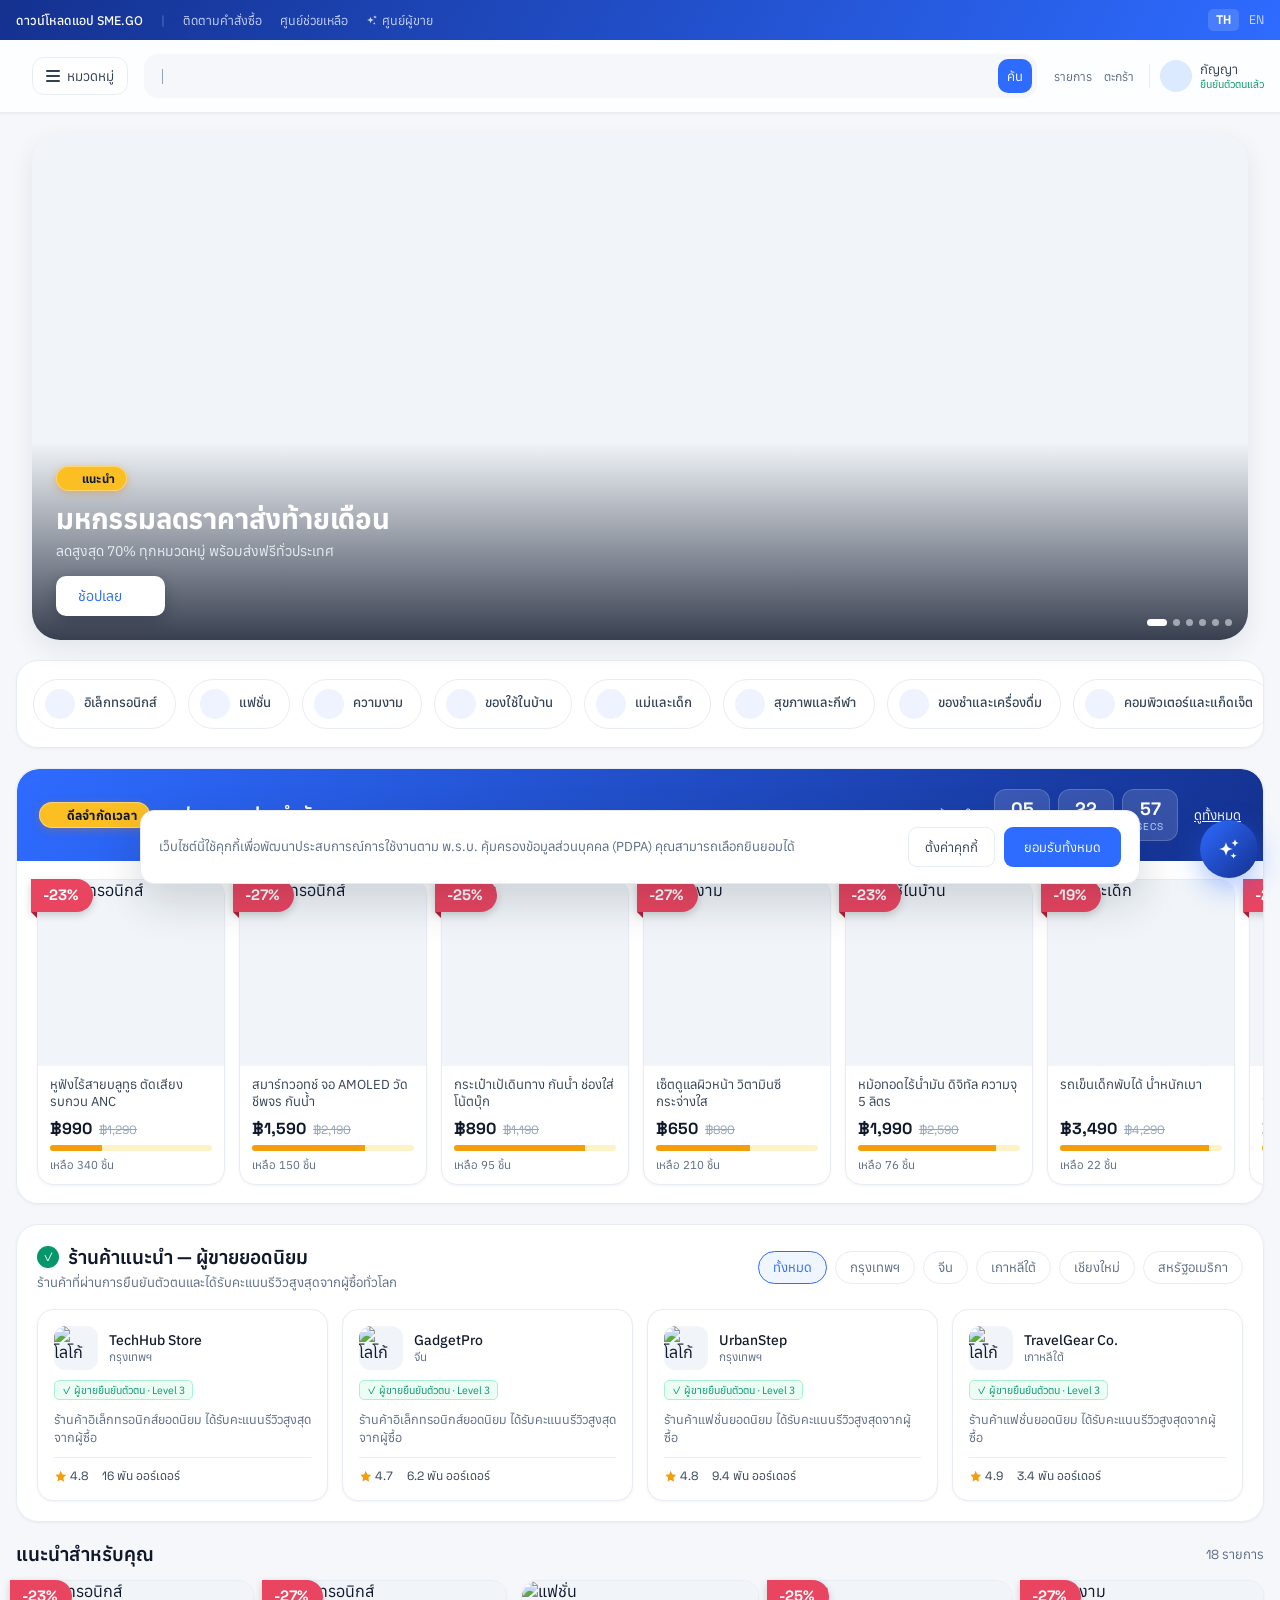
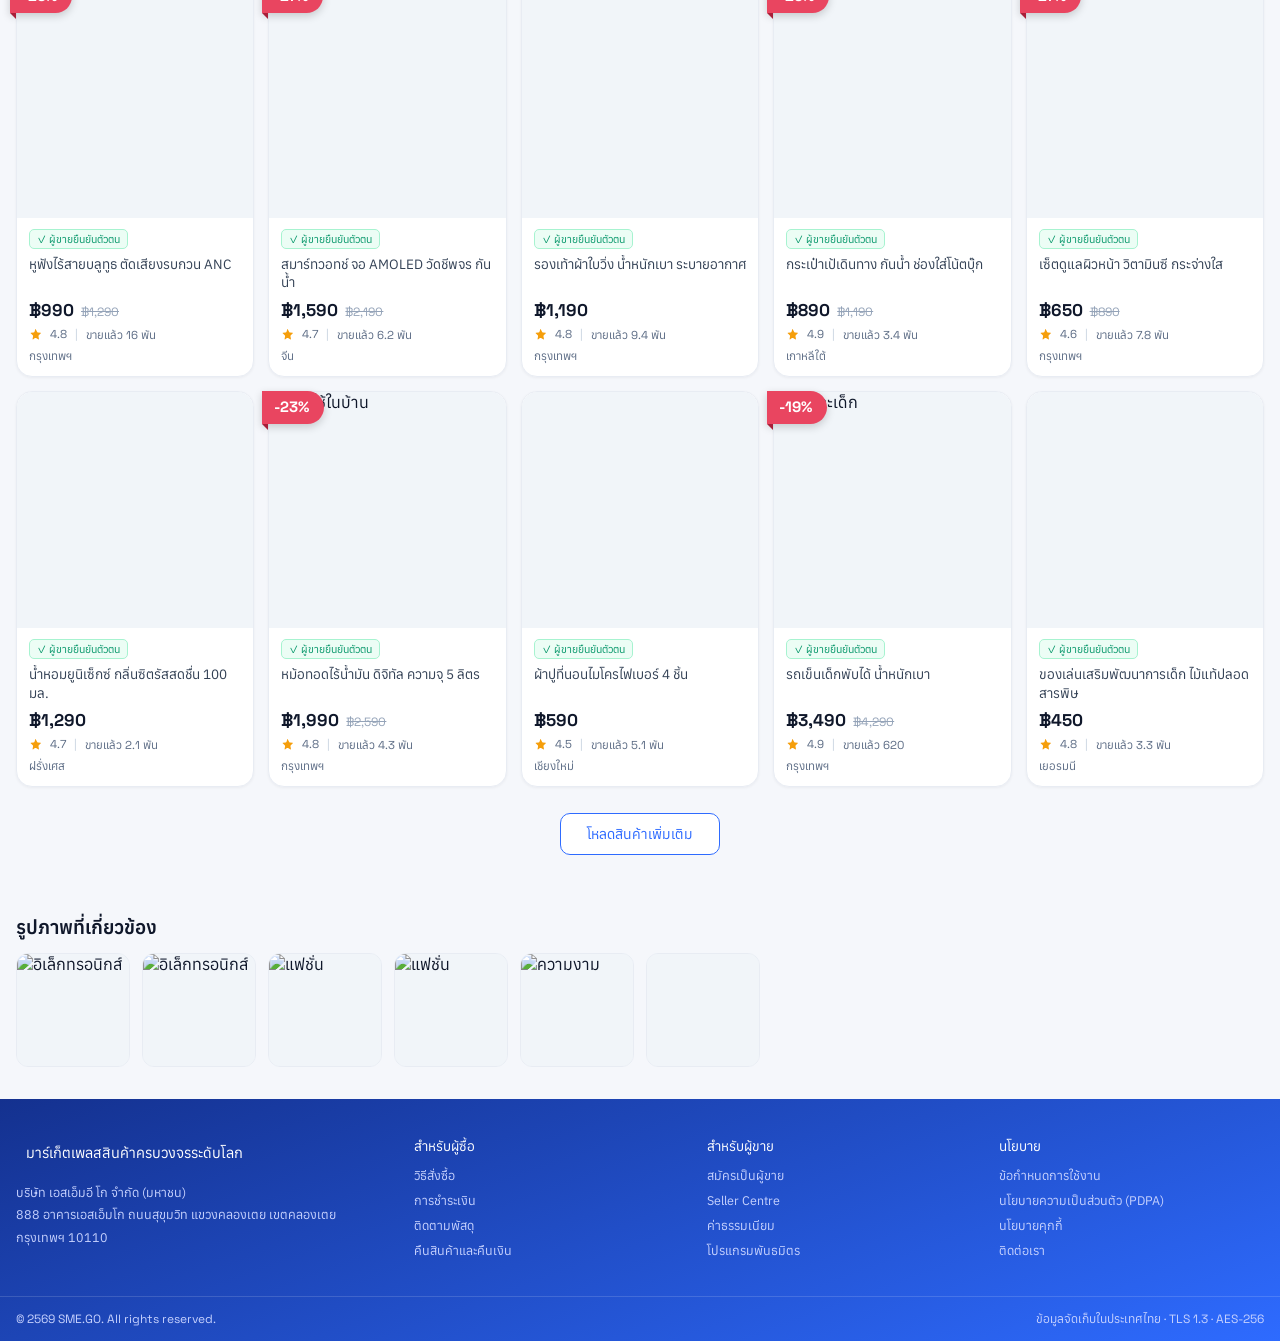
==== commit 8d164228: "Redesign Business Insights dashboard with professional analytics layout - Implement new dashboard wi" ====
--- a/site/index.html
+++ b/site/index.html
@@ -7,11 +7,11 @@
 <link rel="preconnect" href="https://fonts.googleapis.com">
 <link rel="preconnect" href="https://fonts.gstatic.com" crossorigin>
 <link href="https://fonts.googleapis.com/css2?family=Anuphan:wght@300;400;500;600;700&family=Space+Grotesk:wght@500;600;700&display=swap" rel="stylesheet">
-<link rel="stylesheet" href="css/styles.css?v=23">
+<link rel="stylesheet" href="css/styles.css?v=24">
 <script src="https://unpkg.com/lucide@latest"></script>
 </head>
 <body>
 <div id="app" class="page"></div>
-<script src="js/app.js?v=21"></script>
+<script src="js/app.js?v=22"></script>
 </body>
 </html>
--- a/site/css/styles.css
+++ b/site/css/styles.css
@@ -7,6 +7,8 @@
   --gov-navy: #1E3A8A;
   --slate-dark: #0F172A;
   --slate-body: #5B6B84;
+  --slate-light: #CBD5E1;
+  --slate-lightest: #F1F5F9;
   --neutral-bg: #F5F7FB;
   --surface-white: #FFFFFF;
   --emerald-verified: #059669;
@@ -51,8 +53,8 @@
 .page { min-height: 100vh; display: flex; flex-direction: column; background: var(--neutral-bg); }
 
 /* ---------- Utility bar ---------- */
-.utility-bar { background: linear-gradient(120deg, var(--brand-blue-deep), var(--brand-blue)); color: #C7D2FE; font-size: 12.5px; }
-.utility-bar .wrap { max-width: 1280px; margin: 0 auto; padding: 0 16px; height: 36px; display: flex; align-items: center; justify-content: space-between; gap: 16px; }
+.utility-bar { background: linear-gradient(120deg, var(--brand-blue-deep), var(--brand-blue)); color: #C7D2FE; font-size: 12.5px; max-width: 100%; }
+.utility-bar .wrap { max-width: 1280px; margin: 0 auto; padding: 0 16px; height: 40px; display: flex; align-items: center; justify-content: space-between; gap: 16px; }
 .utility-left { display: flex; align-items: center; gap: 18px; flex-wrap: wrap; }
 .utility-left .gov-label { display: flex; align-items: center; gap: 6px; color: #fff; font-weight: 500; }
 .utility-left a { color: #C7D2FE; }
@@ -113,8 +115,21 @@
 .section { max-width: 1280px; margin: 0 auto; padding: 20px 16px 0; }
 .card { background: #fff; border: 1px solid var(--border-subtle); border-radius: var(--radius-lg); box-shadow: var(--shadow-sm); }
 
+@media (max-width: 560px) {
+  .container { padding: 0 12px; }
+  .section { padding: 16px 12px 0; }
+  .card { border-radius: var(--radius-md); }
+  .hero-grid { padding: 0 12px; }
+}
+
+@media (max-width: 375px) {
+  .container { padding: 0 10px; }
+  .section { padding: 12px 10px 0; }
+  .hero-grid { padding: 0 10px; }
+}
+
 /* ---------- Hero ---------- */
-.hero-grid { display: grid; grid-template-columns: minmax(0, 1fr); gap: 16px; }
+.hero-grid { max-width: 1280px; margin: 0 auto; padding: 0 16px; display: grid; grid-template-columns: minmax(0, 1fr); gap: 16px; }
 .hero-main { position: relative; border-radius: var(--radius-xl); overflow: hidden; background: var(--border-subtle); aspect-ratio: 2.4/1; min-height: 220px; box-shadow: var(--shadow-md); }
 .hero-track { display: flex; height: 100%; transition: transform .65s cubic-bezier(.65,0,.35,1); will-change: transform; }
 .hero-slide { position: relative; flex: 0 0 100%; height: 100%; }
@@ -212,9 +227,14 @@
 .champ-blurb { font-size: 12.5px; color: var(--slate-body); line-height: 1.5; }
 .champ-stats { display: flex; gap: 14px; font-family: 'Space Grotesk', 'Anuphan', sans-serif; font-size: 12px; color: #334155; border-top: 1px solid var(--border-subtle); padding-top: 10px; }
 .chip-row { display: flex; gap: 8px; flex-wrap: wrap; }
-.chip { padding: 7px 14px; border-radius: 20px; font-size: 13px; cursor: pointer; border: 1px solid var(--border-subtle); background: #fff; color: var(--slate-body); }
+.chip { padding: 7px 14px; border-radius: 20px; font-size: 13px; cursor: pointer; border: 1px solid var(--border-subtle); background: #fff; color: var(--slate-body); min-height: 32px; display: inline-flex; align-items: center; }
 .chip.active { border-color: var(--brand-blue); background: #EFF6FF; color: var(--brand-blue); }
-.chip.small { padding: 6px 12px; border-radius: 18px; font-size: 12.5px; }
+.chip.small { padding: 6px 12px; border-radius: 18px; font-size: 12.5px; min-height: 28px; }
+
+@media (pointer: coarse) {
+  .chip { min-height: 40px; padding: 8px 16px; }
+  .chip.small { min-height: 36px; padding: 8px 14px; }
+}
 
 /* ---------- Related images ---------- */
 .related-grid { display: grid; grid-template-columns: repeat(auto-fill, minmax(110px, 1fr)); gap: 12px; }
@@ -229,7 +249,7 @@
 .load-more-wrap { display: flex; justify-content: center; margin-top: 26px; }
 
 /* ---------- Buttons ---------- */
-.btn { font-size: 14px; padding: 11px 26px; border-radius: var(--radius-sm); cursor: pointer; transition: background .2s, transform .15s, box-shadow .2s; }
+.btn { font-size: 14px; padding: 11px 26px; border-radius: var(--radius-sm); cursor: pointer; transition: background .2s, transform .15s, box-shadow .2s; min-height: 40px; display: inline-flex; align-items: center; justify-content: center; }
 .btn-primary { background: var(--brand-blue); border: none; color: #fff; box-shadow: 0 6px 16px rgba(46,107,255,.25); }
 .btn-primary:hover { background: var(--brand-blue-dark); transform: translateY(-1px); box-shadow: 0 8px 20px rgba(46,107,255,.32); }
 .btn-outline { background: #fff; border: 1.5px solid var(--brand-blue); color: var(--brand-blue); }
@@ -238,6 +258,10 @@
 .btn-block { width: 100%; }
 .btn-green { background: var(--emerald-verified); border: none; color: #fff; }
 .btn-green:hover { background: #047857; }
+
+@media (pointer: coarse) {
+  .btn { min-height: 44px; padding: 12px 28px; font-size: 15px; }
+}
 
 /* ---------- Breadcrumb / PDP ---------- */
 .breadcrumb { font-size: 12.5px; color: var(--slate-body); margin-bottom: 14px; }
@@ -280,13 +304,24 @@
 .tier-save { color: var(--emerald-verified); }
 .notice-green { margin-top: 10px; background: var(--emerald-bg); border: 1px solid var(--emerald-border); color: var(--emerald-verified); font-size: 13px; padding: 10px 12px; border-radius: 9px; }
 
-.qty-stepper { display: flex; align-items: center; border: 1px solid var(--border-subtle); border-radius: 9px; overflow: hidden; }
-.qty-btn { width: 38px; height: 40px; display: grid; place-items: center; cursor: pointer; color: #334155; font-size: 18px; }
+.qty-stepper { display: flex; align-items: center; border: 1px solid var(--border-subtle); border-radius: 9px; overflow: hidden; height: 40px; }
+.qty-btn { min-width: 40px; width: 40px; height: 40px; display: grid; place-items: center; cursor: pointer; color: #334155; font-size: 18px; flex-shrink: 0; }
 .qty-btn:hover { background: #F1F5F9; }
-.qty-val { width: 56px; text-align: center; font-family: 'Space Grotesk', 'Anuphan', sans-serif; font-weight: 700; font-size: 15px; }
+.qty-val { flex: 1; text-align: center; font-family: 'Space Grotesk', 'Anuphan', sans-serif; font-weight: 700; font-size: 15px; height: 40px; display: flex; align-items: center; justify-content: center; }
+
+@media (pointer: coarse) {
+  .qty-stepper { height: 44px; }
+  .qty-btn { min-width: 44px; width: 44px; height: 44px; font-size: 20px; }
+  .qty-val { height: 44px; font-size: 16px; }
+}
 .qty-row { margin-top: 18px; display: flex; align-items: center; gap: 14px; flex-wrap: wrap; }
 
 .cta-row { display: grid; grid-template-columns: 1fr 1fr; gap: 12px; margin-top: 16px; }
+.cta-row button { min-height: 44px; }
+
+@media (max-width: 560px) {
+  .cta-row { grid-template-columns: 1fr; }
+}
 
 .spec-desc { font-size: 14px; color: var(--slate-body); line-height: 1.75; }
 .spec-grid { display: grid; gap: 0; margin-top: 16px; border-top: 1px solid var(--border-subtle); }
@@ -312,8 +347,12 @@
 .shop-verify-box { margin-top: 12px; background: var(--emerald-bg); border: 1px solid var(--emerald-border); border-radius: 10px; padding: 11px; }
 .shop-verify-title { display: flex; align-items: center; gap: 7px; color: var(--emerald-verified); font-size: 13px; font-weight: 500; }
 .shop-actions { display: grid; grid-template-columns: 1fr 1fr; gap: 9px; margin-top: 12px; }
-.shop-btn { background: #fff; border: 1px solid var(--border-subtle); color: #334155; font-size: 13px; padding: 9px; border-radius: 9px; cursor: pointer; }
+.shop-btn { background: #fff; border: 1px solid var(--border-subtle); color: #334155; font-size: 13px; padding: 9px; border-radius: 9px; cursor: pointer; min-height: 40px; display: flex; align-items: center; justify-content: center; }
 .shop-btn:hover { border-color: var(--brand-blue); color: var(--brand-blue); }
+
+@media (pointer: coarse) {
+  .shop-btn { min-height: 44px; padding: 10px; }
+}
 
 .ship-card select { width: 100%; height: 40px; border: 1px solid var(--border-subtle); border-radius: 9px; padding: 0 36px 0 10px; font-size: 13.5px; color: #334155; background: var(--neutral-bg); outline: none; appearance: none; -webkit-appearance: none; background-image: url("data:image/svg+xml,%3Csvg xmlns='http://www.w3.org/2000/svg' width='24' height='24' viewBox='0 0 24 24' fill='none' stroke='%23475569' stroke-width='2' stroke-linecap='round' stroke-linejoin='round'%3E%3Cpolyline points='6 9 12 15 18 9'%3E%3C/polyline%3E%3C/svg%3E"); background-repeat: no-repeat; background-position: right 14px center; background-size: 16px; }
 .carrier-row { display: flex; align-items: center; justify-content: space-between; gap: 10px; border: 1px solid var(--border-subtle); border-radius: 9px; padding: 9px 11px; font-size: 13px; }
@@ -334,7 +373,11 @@
 .cart-item { display: flex; gap: 14px; padding: 16px 18px; border-bottom: 1px solid #F1F5F9; }
 .cart-thumb { width: 84px; height: 84px; border-radius: 10px; overflow: hidden; background: #F1F5F9; flex-shrink: 0; position: relative; }
 .cart-item-controls { display: flex; align-items: center; gap: 14px; margin-top: 10px; flex-wrap: wrap; }
-.cart-remove { font-size: 12.5px; color: var(--slate-body); cursor: pointer; text-decoration: underline; }
+.cart-remove { font-size: 12.5px; color: var(--slate-body); cursor: pointer; text-decoration: underline; min-height: 40px; display: flex; align-items: center; padding: 6px 0; }
+
+@media (pointer: coarse) {
+  .cart-remove { min-height: 44px; }
+}
 .cart-line-total { font-family: 'Space Grotesk', 'Anuphan', sans-serif; font-weight: 700; font-size: 17px; color: var(--slate-dark); }
 .cart-unit { font-family: 'Space Grotesk', 'Anuphan', sans-serif; font-size: 12px; color: var(--slate-body); margin-top: 3px; }
 .voucher-note { padding: 12px 18px; font-size: 12.5px; color: var(--slate-body); display: flex; align-items: center; gap: 8px; }
@@ -366,7 +409,7 @@
 .tag-default { font-size: 11.5px; background: #EFF6FF; color: var(--brand-blue); border: 1px solid #BFDBFE; padding: 3px 8px; border-radius: 5px; }
 .tag-change { font-size: 11.5px; color: var(--brand-blue); cursor: pointer; }
 
-.option-row { display: flex; align-items: center; gap: 12px; border-radius: 11px; padding: 13px 14px; cursor: pointer; border: 1.5px solid var(--border-subtle); background: #fff; }
+.option-row { display: flex; align-items: center; gap: 12px; border-radius: 11px; padding: 13px 14px; cursor: pointer; border: 1.5px solid var(--border-subtle); background: #fff; min-height: 52px; }
 .option-row.selected { border-color: var(--brand-blue); background: #EFF6FF; }
 .option-dot { width: 18px; height: 18px; border-radius: 50%; border: 2px solid #CBD5E1; display: grid; place-items: center; flex-shrink: 0; }
 .option-row.selected .option-dot { border-color: var(--brand-blue); }
@@ -376,6 +419,10 @@
 .option-sub { font-size: 12px; color: var(--slate-body); }
 .option-fee { font-family: 'Space Grotesk', 'Anuphan', sans-serif; font-weight: 700; font-size: 14px; color: var(--slate-dark); }
 .option-badge { font-size: 11.5px; background: var(--emerald-bg); color: var(--emerald-verified); border: 1px solid var(--emerald-border); padding: 3px 8px; border-radius: 5px; }
+
+@media (pointer: coarse) {
+  .option-row { min-height: 56px; padding: 14px; }
+}
 
 .voucher-form { display: flex; gap: 8px; margin-bottom: 14px; }
 .voucher-form input { flex: 1; height: 38px; border: 1px solid var(--border-subtle); border-radius: 9px; padding: 0 11px; font-size: 13px; background: var(--neutral-bg); outline: none; }
@@ -411,6 +458,11 @@
 .timeline-text { font-size: 14px; }
 .timeline-time { font-family: 'Space Grotesk', 'Anuphan', sans-serif; font-size: 12px; color: #94A3B8; margin-top: 3px; }
 .paid-actions { display: grid; grid-template-columns: 1fr 1fr; gap: 12px; margin-top: 8px; }
+.paid-actions button { min-height: 44px; }
+
+@media (max-width: 560px) {
+  .paid-actions { grid-template-columns: 1fr; }
+}
 
 /* ---------- Footer ---------- */
 .site-footer { background: linear-gradient(160deg, var(--brand-blue-deep), var(--brand-blue)); color: #C7D2FE; margin-top: auto; }
@@ -430,22 +482,172 @@
 .cookie-banner { position: fixed; left: 16px; right: 16px; bottom: 16px; z-index: 80; display: flex; justify-content: center; }
 .cookie-card { max-width: 1000px; width: 100%; background: #fff; border: 1px solid var(--border-subtle); box-shadow: 0 18px 44px rgba(15,23,42,.16); border-radius: 14px; padding: 16px 18px; display: flex; align-items: center; gap: 18px; flex-wrap: wrap; }
 .cookie-text { flex: 1; min-width: 240px; font-size: 13px; color: var(--slate-body); line-height: 1.65; }
-.cookie-actions { display: flex; gap: 9px; }
-.cookie-secondary { background: #fff; border: 1px solid var(--border-subtle); color: #334155; font-size: 13px; padding: 10px 16px; border-radius: 9px; cursor: pointer; }
-.cookie-primary { background: var(--brand-blue); border: none; color: #fff; font-size: 13px; padding: 10px 20px; border-radius: 9px; cursor: pointer; }
+.cookie-actions { display: flex; gap: 9px; flex-wrap: wrap; }
+.cookie-secondary { background: #fff; border: 1px solid var(--border-subtle); color: #334155; font-size: 13px; padding: 10px 16px; border-radius: 9px; cursor: pointer; min-height: 40px; display: flex; align-items: center; }
+.cookie-primary { background: var(--brand-blue); border: none; color: #fff; font-size: 13px; padding: 10px 20px; border-radius: 9px; cursor: pointer; min-height: 40px; display: flex; align-items: center; }
+
+@media (max-width: 560px) {
+  .cookie-card { flex-direction: column; align-items: stretch; gap: 12px; padding: 14px 16px; }
+  .cookie-text { min-width: auto; font-size: 12px; }
+  .cookie-actions { justify-content: stretch; gap: 8px; }
+  .cookie-secondary, .cookie-primary { min-height: 44px; flex: 1; }
+}
 
 /* ---------- Responsive breakpoints ---------- */
 
-
+/* Touch-friendly adjustments for all touch devices */
+@media (pointer: coarse) {
+  button, .btn, .menu-btn, .qty-btn, .search-btn, input, select, textarea, [role="button"] {
+    min-height: 44px;
+    min-width: 44px;
+  }
+  .menu-icon span { width: 18px; height: 3px; }
+  input, select, textarea { height: 44px; padding: 10px 14px; font-size: 16px; }
+  .qty-stepper { height: 44px; }
+  .qty-btn { width: 44px; height: 44px; }
+}
+
+/* Hero banner responsive */
+@media (max-width: 560px) {
+  .hero-main { aspect-ratio: auto; min-height: 160px; max-height: 220px; }
+  .hero-title { font-size: 20px; line-height: 1.3; }
+  .hero-sub { font-size: 12px; }
+  .hero-cta { font-size: 12px; padding: 9px 16px; }
+  .hero-arrow { width: 32px; height: 32px; opacity: 0 !important; }
+}
+
+@media (max-width: 375px) {
+  .hero-main { min-height: 140px; }
+  .hero-title { font-size: 18px; }
+  .hero-caption { padding: 16px; }
+  .hero-tag { font-size: 10px; padding: 4px 10px; }
+}
+
+/* Product cards responsive */
+@media (max-width: 560px) {
+  .feed-grid { grid-template-columns: repeat(2, minmax(0,1fr)); gap: 10px; }
+  .flash-card { flex: 0 0 calc(50% - 7px); min-width: 140px; }
+  .product-card { overflow: hidden; }
+  .product-name { height: auto; max-height: 45px; }
+  .flash-card .product-name { font-size: 12px; height: 32px; }
+  .feed-card .product-name { font-size: 12.5px; height: 36px; }
+}
+
+@media (max-width: 375px) {
+  .feed-grid { grid-template-columns: repeat(2, minmax(0,1fr)); gap: 8px; }
+  .flash-card { min-width: 120px; }
+  .product-body { padding: 8px 10px; }
+  .price-now { font-size: 14px; }
+  .product-name { font-size: 11px; height: 30px; }
+}
+
+/* Tables stack on mobile */
+@media (max-width: 768px) {
+  .aist-row { grid-template-columns: 1fr; gap: 8px; padding: 12px 14px; }
+  .aist-row-head { display: none; }
+  .aist-stock-row { grid-template-columns: 1fr; gap: 8px; }
+  .tier-head { display: none; }
+  .tier-row { grid-template-columns: 1fr; gap: 8px; }
+}
+
+/* Font scaling for small screens */
+@media (max-width: 375px) {
+  .utility-bar { font-size: 11px; }
+  .utility-bar .wrap { height: 32px; }
+  .footer-col { font-size: 11px; }
+  .footer-address { font-size: 11px; }
+  .footer-col-title { font-size: 12px; }
+  .footer-bottom-row { font-size: 10px; }
+}
+
+/* Touch-friendly form sizing */
+@media (pointer: coarse) {
+  .voucher-form input { height: 44px; }
+  .voucher-apply { height: 44px; padding: 0 18px; }
+  .search-input { height: 44px; }
+  .search-btn { width: 40px; height: 40px; right: 2px; top: 2px; }
+  .qty-val { height: 44px; display: flex; align-items: center; }
+}
+
+/* Menu button touch sizing */
+@media (pointer: coarse) {
+  .menu-btn { min-height: 44px; min-width: 44px; padding: 10px 14px; }
+  .hub-icon { min-height: 44px; min-width: 44px; }
+}
+
+/* AI chat responsive */
+@media (max-width: 460px) {
+  .ai-chat-panel { width: calc(100vw - 24px); max-width: 320px; right: 12px; left: 12px; bottom: 84px; }
+  .ai-fab { right: 16px; bottom: 16px; width: 50px; height: 50px; }
+  .ai-input-row { gap: 6px; padding: 10px 12px; }
+  .ai-input-row input { height: 40px; }
+  .ai-send-btn { width: 40px; height: 40px; }
+  .ai-bubble { max-width: 240px; font-size: 12px; }
+  .ai-bubble-col { max-width: 250px; }
+}
+
+@media (max-width: 375px) {
+  .ai-chat-panel { width: calc(100vw - 20px); max-width: 300px; }
+  .ai-bubble { max-width: 220px; padding: 8px 11px; }
+}
+
+/* Flash sale responsive */
+@media (max-width: 560px) {
+  .flash-head { flex-wrap: wrap; gap: 12px; padding: 16px; }
+  .flash-title { font-size: 17px; }
+  .countdown { gap: 6px; }
+  .count-box { min-width: 48px; padding: 5px 9px; }
+  .count-num { font-size: 16px; }
+  .count-unit { font-size: 9px; }
+}
+
+/* Category pills responsive */
+@media (max-width: 560px) {
+  .cat-grid { padding: 14px 12px; gap: 10px; }
+  .cat-cell { padding: 8px 14px; font-size: 12px; }
+  .cat-glyph { width: 26px; height: 26px; font-size: 13px; }
+}
+
+/* Utility bar mobile */
+@media (max-width: 560px) {
+  .utility-bar .wrap { height: 32px; gap: 12px; padding: 0 12px; }
+  .utility-left { gap: 12px; }
+  .utility-ai-link { gap: 3px; }
+  .utility-ai-link .ai-spark-ic { width: 10px; height: 10px; }
+}
+
+/* Header responsive */
+@media (max-width: 560px) {
+  .header-row { padding: 10px 12px; gap: 10px; }
+  .brand-mark { height: 28px; }
+  .brand-title { font-size: 13px; }
+  .search-wrap { min-width: 100px; }
+  .search-input { font-size: 13px; padding: 0 40px 0 14px; }
+  .search-typewriter { font-size: 13px; max-width: calc(100% - 60px); }
+  .menu-btn { padding: 8px 12px; font-size: 12px; }
+  .menu-icon span { width: 16px; height: 2px; }
+}
+
+@media (max-width: 375px) {
+  .header-row { padding: 8px 10px; gap: 8px; }
+  .brand-text { display: none; }
+  .search-wrap { min-width: 80px; }
+  .action-hub { gap: 4px; }
+}
+
+/* Menu grid responsive */
 @media (min-width: 1040px) { .menu-grid { grid-template-columns: repeat(5, 1fr); } }
 @media (min-width: 700px) and (max-width: 1039px) { .menu-grid { grid-template-columns: repeat(3, 1fr); } }
 @media (max-width: 699px) { .menu-grid { grid-template-columns: repeat(2, 1fr); } }
-
+@media (max-width: 375px) { .menu-grid { grid-template-columns: 1fr; } }
+
+/* Champions grid responsive */
 @media (min-width: 1040px) { .champ-grid { grid-template-columns: repeat(4, 1fr); } }
 @media (min-width: 700px) and (max-width: 1039px) { .champ-grid { grid-template-columns: repeat(2, 1fr); } }
 @media (max-width: 699px) { .champ-grid { grid-template-columns: 1fr; } }
 .champ-grid { display: grid; gap: 14px; margin-top: 18px; }
 
+/* Feed grid responsive */
 @media (min-width: 1120px) { .feed-grid { grid-template-columns: repeat(5, minmax(0,1fr)); } }
 @media (min-width: 860px) and (max-width: 1119px) { .feed-grid { grid-template-columns: repeat(4, minmax(0,1fr)); } }
 @media (min-width: 560px) and (max-width: 859px) { .feed-grid { grid-template-columns: repeat(3, minmax(0,1fr)); } }
@@ -473,7 +675,7 @@
 
 @media (min-width: 1040px) { .footer-grid { grid-template-columns: 1.4fr 1fr 1fr 1fr; } }
 @media (min-width: 760px) and (max-width: 1039px) { .footer-grid { grid-template-columns: repeat(2, 1fr); } }
-@media (max-width: 759px) { .footer-grid { grid-template-columns: 1fr; } }
+@media (max-width: 759px) { .footer-grid { grid-template-columns: 1fr; gap: 20px; padding: 28px 14px; } }
 
 .pdp-side-col { display: flex; flex-direction: column; gap: 14px; }
 @media (min-width: 1180px) { .pdp-side-col { position: sticky; top: 88px; } }
@@ -530,11 +732,6 @@
 .ai-send-btn { width: 38px; height: 38px; border-radius: 50%; background: var(--brand-blue); color: #fff; display: grid; place-items: center; border: none; cursor: pointer; flex-shrink: 0; transition: background .2s; }
 .ai-send-btn:hover { background: var(--brand-blue-dark); }
 .ai-send-btn .pill-icon { width: 17px; height: 17px; }
-
-@media (max-width: 460px) {
-  .ai-chat-panel { right: 12px; left: 12px; width: auto; bottom: 84px; }
-  .ai-fab { right: 16px; bottom: 16px; }
-}
 
 /* ---------- Seller Centre: AI Studio ---------- */
 .aist-banner { background: linear-gradient(120deg, var(--brand-blue-soft), #fff); border: 1px solid var(--border-subtle); border-radius: var(--radius-lg); padding: 22px; }
@@ -581,10 +778,14 @@
 .aist-empty { padding: 40px; text-align: center; color: var(--slate-body); font-size: 13px; }
 @media (max-width: 900px) { .aist-row { grid-template-columns: 1fr; gap: 6px; } .aist-row-head { display: none; } }
 
-.btn-mini { background: #fff; border: 1px solid var(--border-subtle); color: var(--slate-body); font-size: 12px; padding: 7px 12px; border-radius: 8px; cursor: pointer; white-space: nowrap; transition: border-color .15s, color .15s; }
+.btn-mini { background: #fff; border: 1px solid var(--border-subtle); color: var(--slate-body); font-size: 12px; padding: 7px 12px; border-radius: 8px; cursor: pointer; white-space: nowrap; transition: border-color .15s, color .15s; min-height: 36px; display: inline-flex; align-items: center; }
 .btn-mini:hover { border-color: var(--brand-blue); color: var(--brand-blue); }
 .btn-mini-primary { background: var(--brand-blue); border-color: var(--brand-blue); color: #fff; }
 .btn-mini-primary:hover { background: var(--brand-blue-dark); border-color: var(--brand-blue-dark); color: #fff; }
+
+@media (pointer: coarse) {
+  .btn-mini { min-height: 40px; padding: 8px 14px; }
+}
 
 /* ---------- AI Content Writer modal ---------- */
 .aicw-overlay { position: fixed; inset: 0; background: rgba(15,23,42,.45); display: flex; align-items: center; justify-content: center; z-index: 95; padding: 20px; }
@@ -611,10 +812,14 @@
 
 /* ---------- Seller Centre: section nav ---------- */
 .aist-nav { display: flex; gap: 8px; margin-bottom: 18px; flex-wrap: wrap; }
-.aist-nav-tab { display: inline-flex; align-items: center; gap: 7px; background: #fff; border: 1px solid var(--border-subtle); color: var(--slate-body); font-size: 13.5px; font-weight: 500; padding: 10px 16px; border-radius: 10px; cursor: pointer; transition: border-color .15s, color .15s, background .15s; }
+.aist-nav-tab { display: inline-flex; align-items: center; gap: 7px; background: #fff; border: 1px solid var(--border-subtle); color: var(--slate-body); font-size: 13.5px; font-weight: 500; padding: 10px 16px; border-radius: 10px; cursor: pointer; transition: border-color .15s, color .15s, background .15s; min-height: 40px; }
 .aist-nav-tab:hover { border-color: var(--brand-blue); color: var(--brand-blue); }
 .aist-nav-tab.active { background: var(--brand-blue); border-color: var(--brand-blue); color: #fff; }
 .aist-nav-tab .pill-icon { width: 16px; height: 16px; }
+
+@media (pointer: coarse) {
+  .aist-nav-tab { min-height: 44px; padding: 10px 16px; }
+}
 
 .aist-section-head { margin-bottom: 4px; }
 .aist-section-title { display: flex; align-items: center; gap: 8px; font-size: 19px; font-weight: 600; color: var(--slate-dark); }
@@ -654,6 +859,48 @@
 .aist-top-sold { width: 80px; flex-shrink: 0; text-align: right; font-size: 12.5px; color: var(--slate-body); }
 @media (max-width: 640px) { .aist-top-name { width: 110px; } }
 
+/* Status tab styles for sales dashboard */
+.aist-status-tab {
+  position: relative;
+  padding: 12px 16px;
+  font-size: 13px;
+  border: none;
+  background: none;
+  cursor: pointer;
+  white-space: nowrap;
+  font-weight: 500;
+  color: var(--slate-body);
+  transition: color 0.15s ease;
+}
+
+.aist-status-tab:hover {
+  color: var(--brand-blue);
+}
+
+.aist-status-tab.active {
+  color: var(--brand-blue);
+  font-weight: 600;
+}
+
+.aist-status-tab.active::after {
+  content: '';
+  position: absolute;
+  bottom: -1px;
+  left: 0;
+  right: 0;
+  height: 2px;
+  background: var(--brand-blue);
+}
+
+@media (pointer: coarse) {
+  .aist-status-tab {
+    min-height: 44px;
+    display: flex;
+    align-items: center;
+    gap: 8px;
+  }
+}
+
 .aicw-dropzone { display: flex; flex-direction: column; align-items: center; justify-content: center; gap: 6px; text-align: center; border: 1.5px dashed var(--border-subtle); border-radius: var(--radius-md); padding: 26px 16px; cursor: pointer; background: var(--neutral-bg); transition: border-color .15s, background .15s; }
 .aicw-dropzone:hover, .aicw-dropzone.is-dragover { border-color: var(--brand-blue); background: var(--brand-blue-soft); }
 .aicw-dropzone .pill-icon { width: 26px; height: 26px; color: var(--brand-blue); margin-bottom: 4px; }
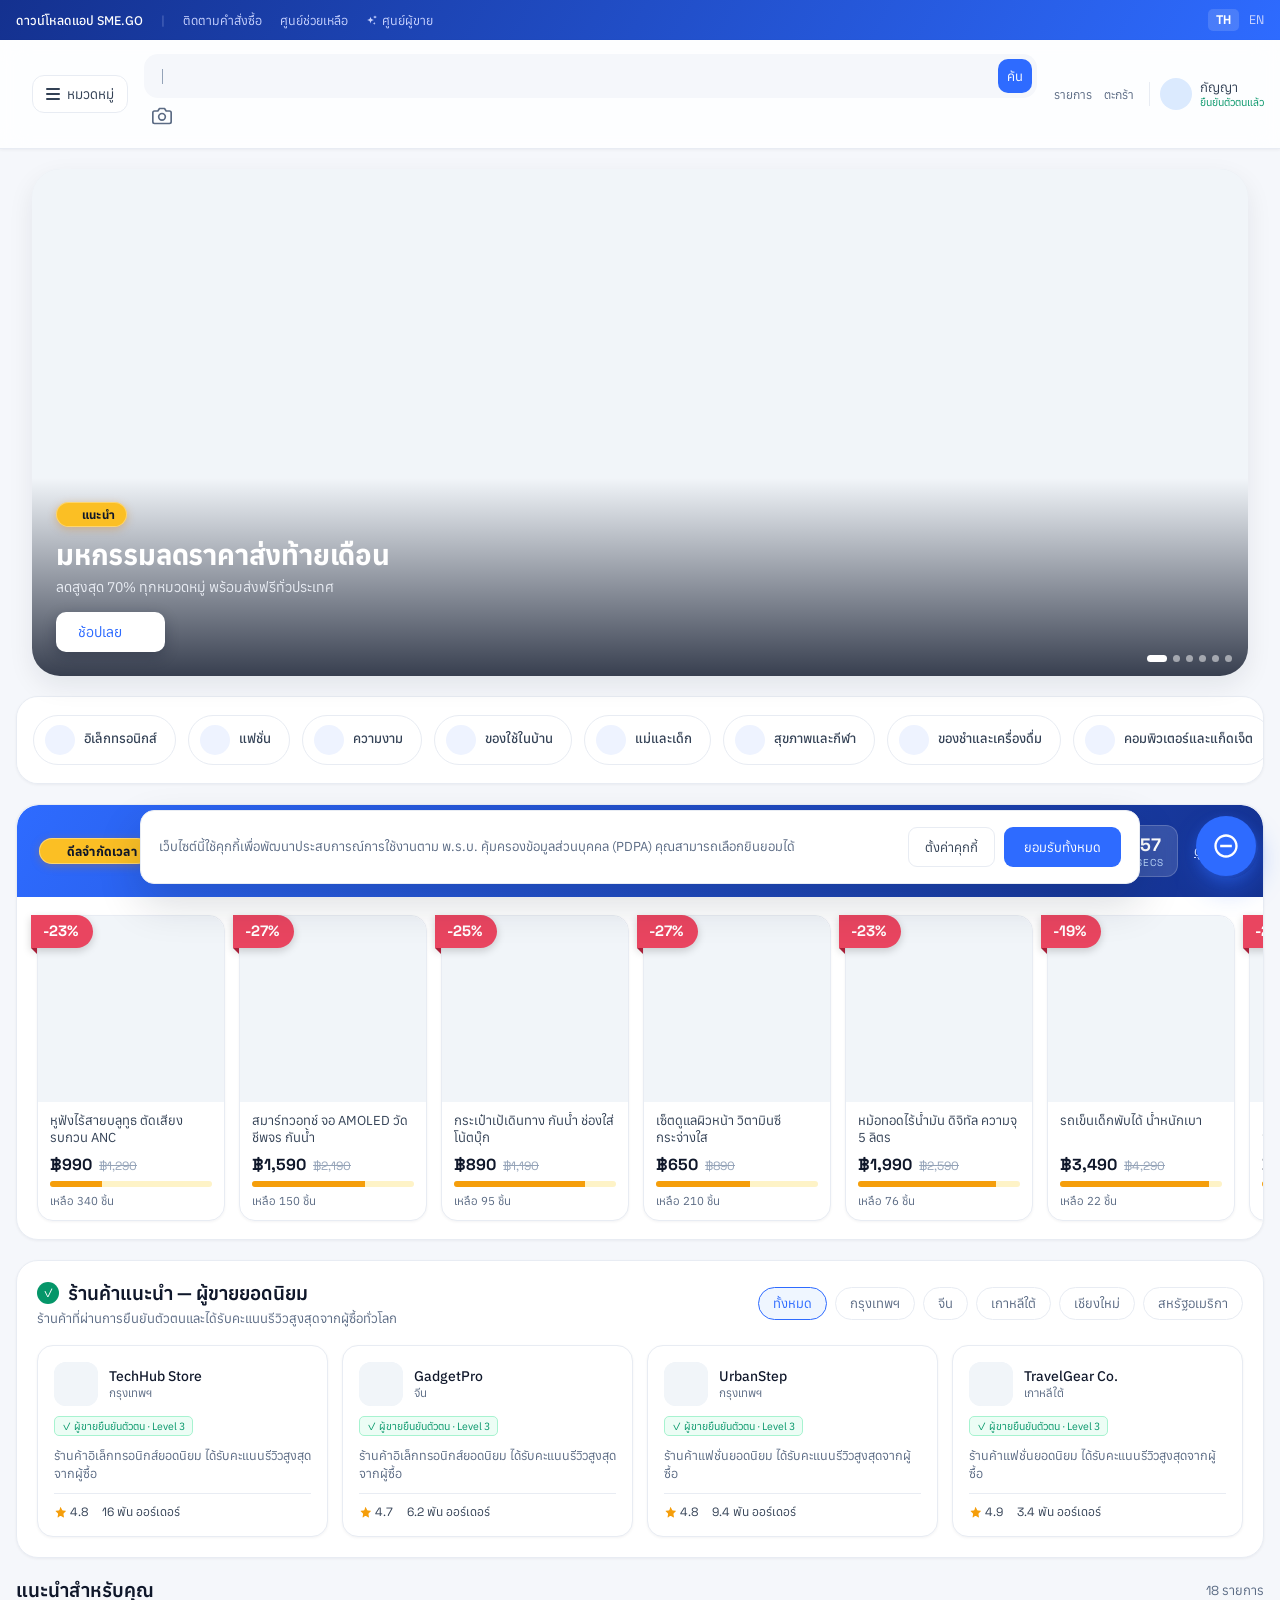
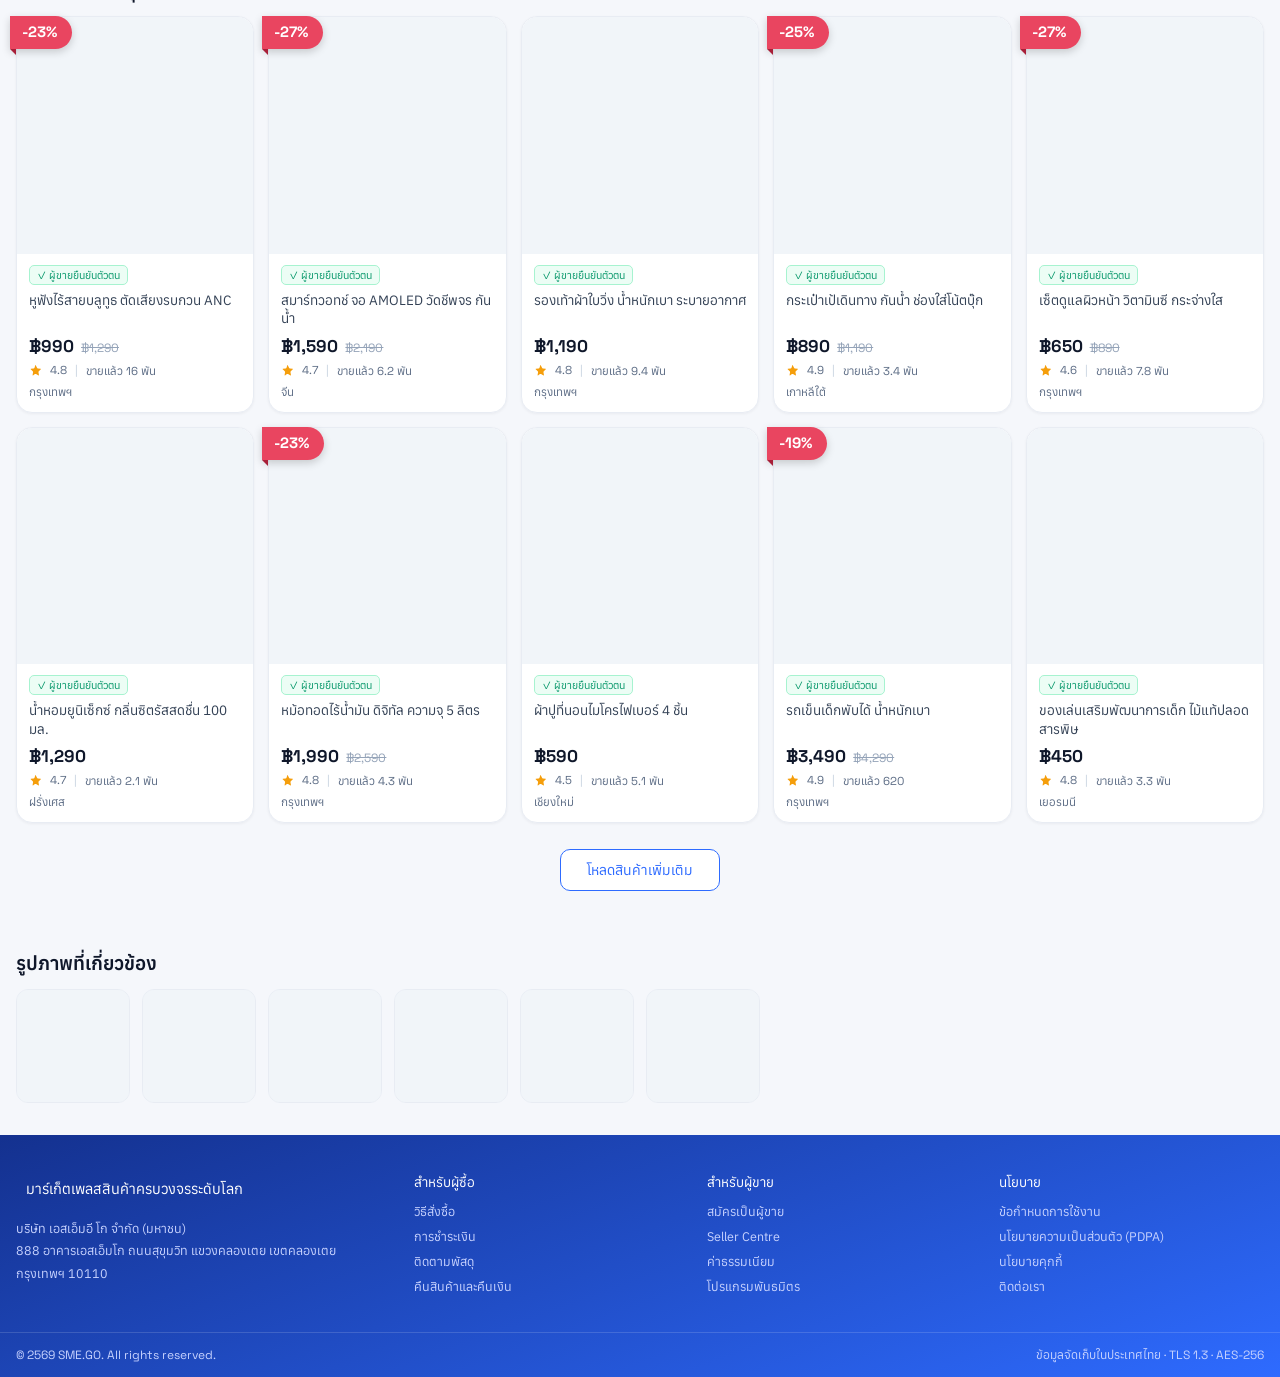
==== commit 2a3e8943: "Change Scout search button text from 'ส่ง' to 'ค้นหา' Update the Scout send button to use 'ค้นหา' (S" ====
--- a/site/index.html
+++ b/site/index.html
@@ -12,6 +12,6 @@
 </head>
 <body>
 <div id="app" class="page"></div>
-<script src="js/app.js?v=22"></script>
+<script src="js/app.js?v=23"></script>
 </body>
 </html>
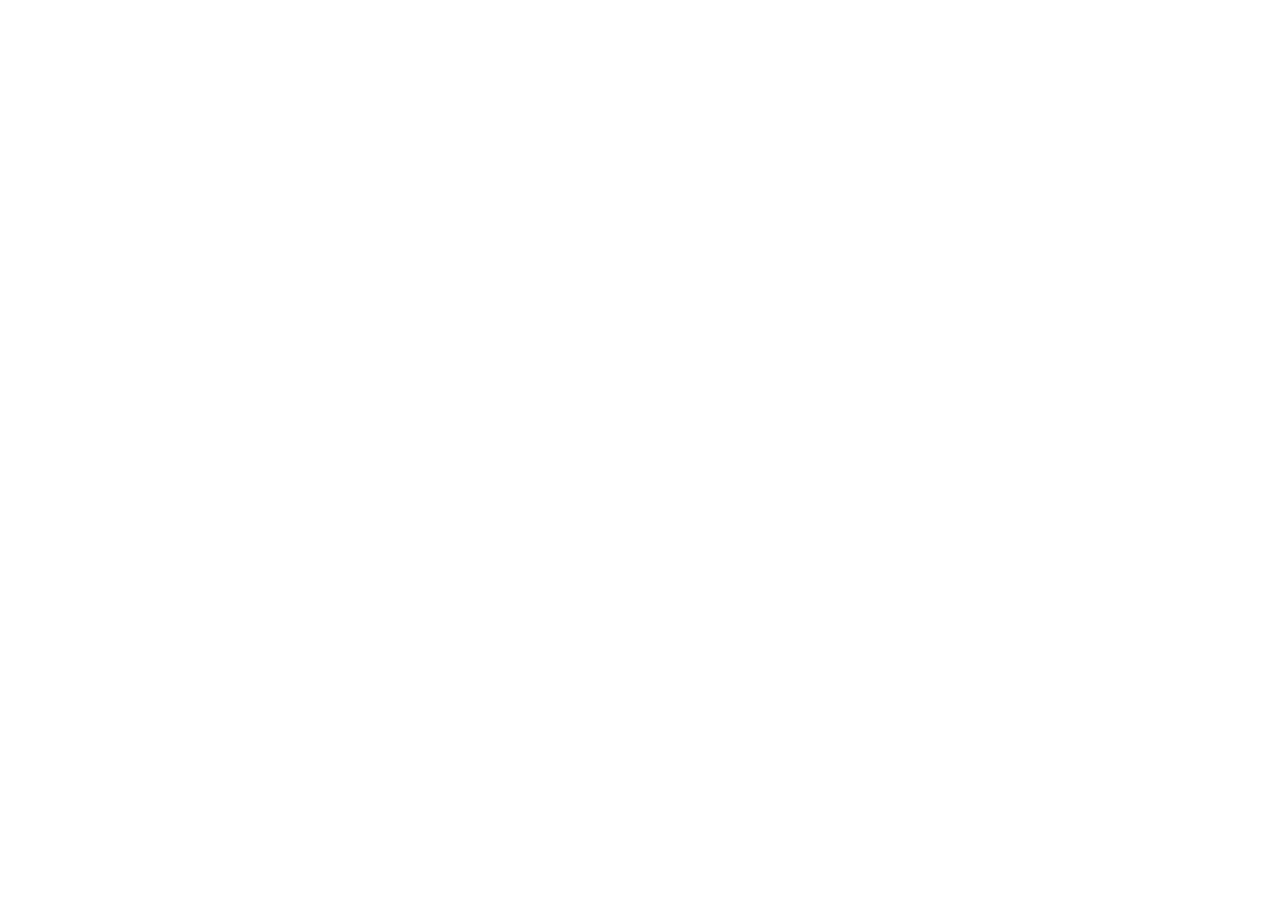
==== commit b7fd65b8: "Redesign homepage with premium retail aesthetic - Implement new 9-section layout: navbar, hero, feat" ====
--- a/site/index.html
+++ b/site/index.html
@@ -7,11 +7,11 @@
 <link rel="preconnect" href="https://fonts.googleapis.com">
 <link rel="preconnect" href="https://fonts.gstatic.com" crossorigin>
 <link href="https://fonts.googleapis.com/css2?family=Anuphan:wght@300;400;500;600;700&family=Space+Grotesk:wght@500;600;700&display=swap" rel="stylesheet">
-<link rel="stylesheet" href="css/styles.css?v=24">
+<link rel="stylesheet" href="css/styles_new.css?v=25">
 <script src="https://unpkg.com/lucide@latest"></script>
 </head>
 <body>
 <div id="app" class="page"></div>
-<script src="js/app.js?v=23"></script>
+<script src="js/app_new.js?v=25"></script>
 </body>
-</html>
+</html>
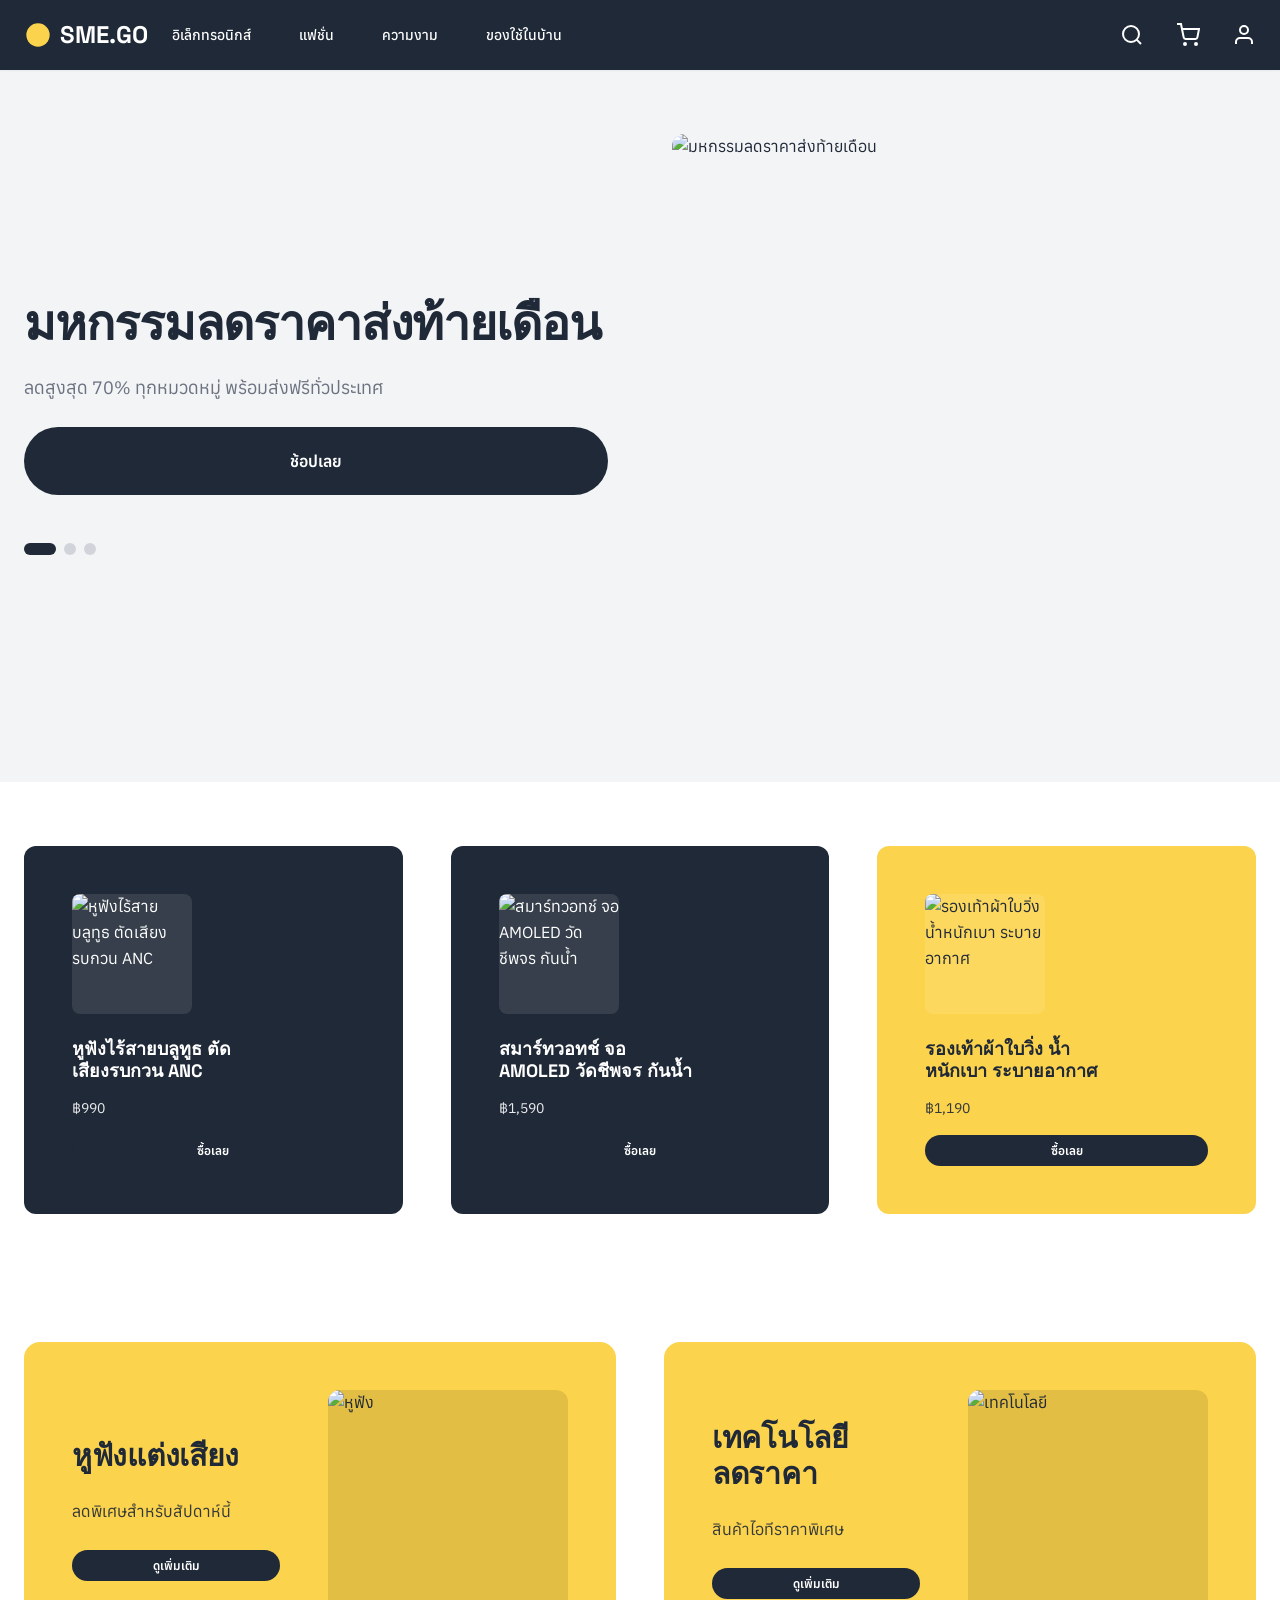
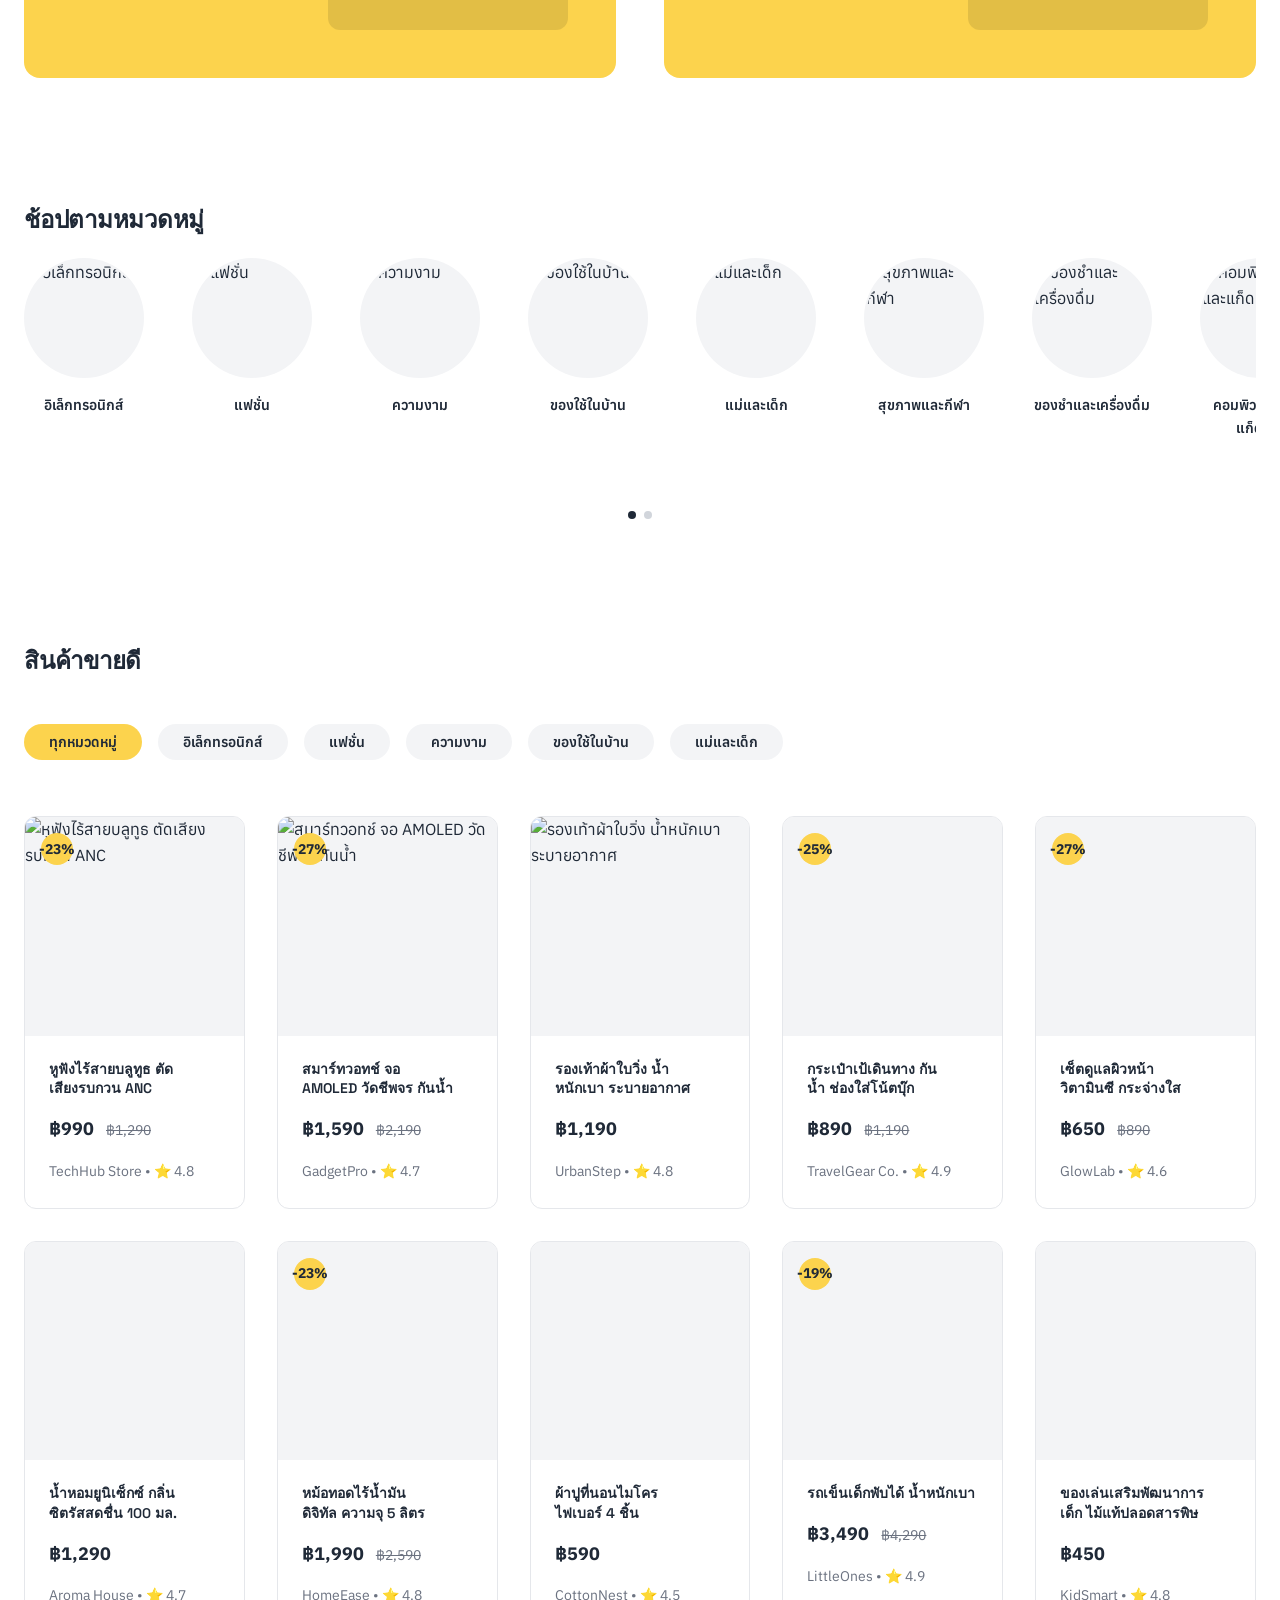
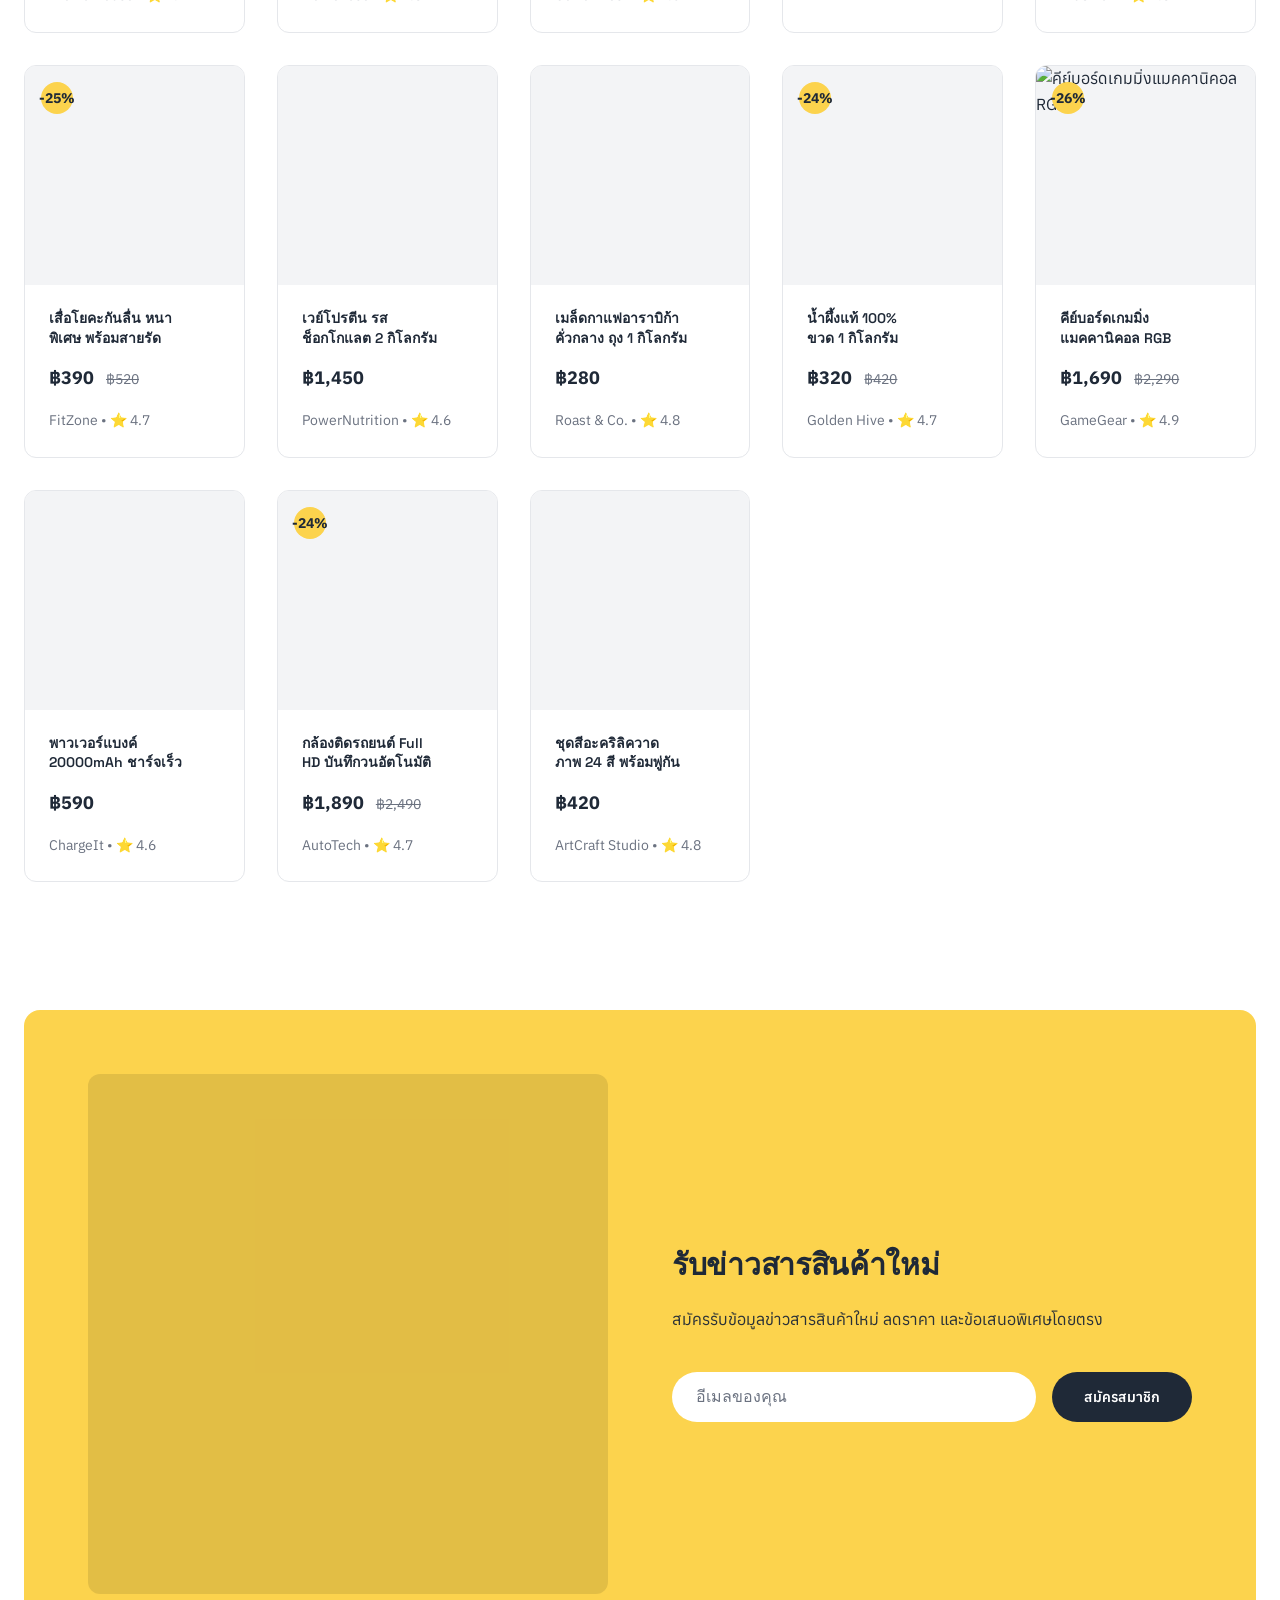
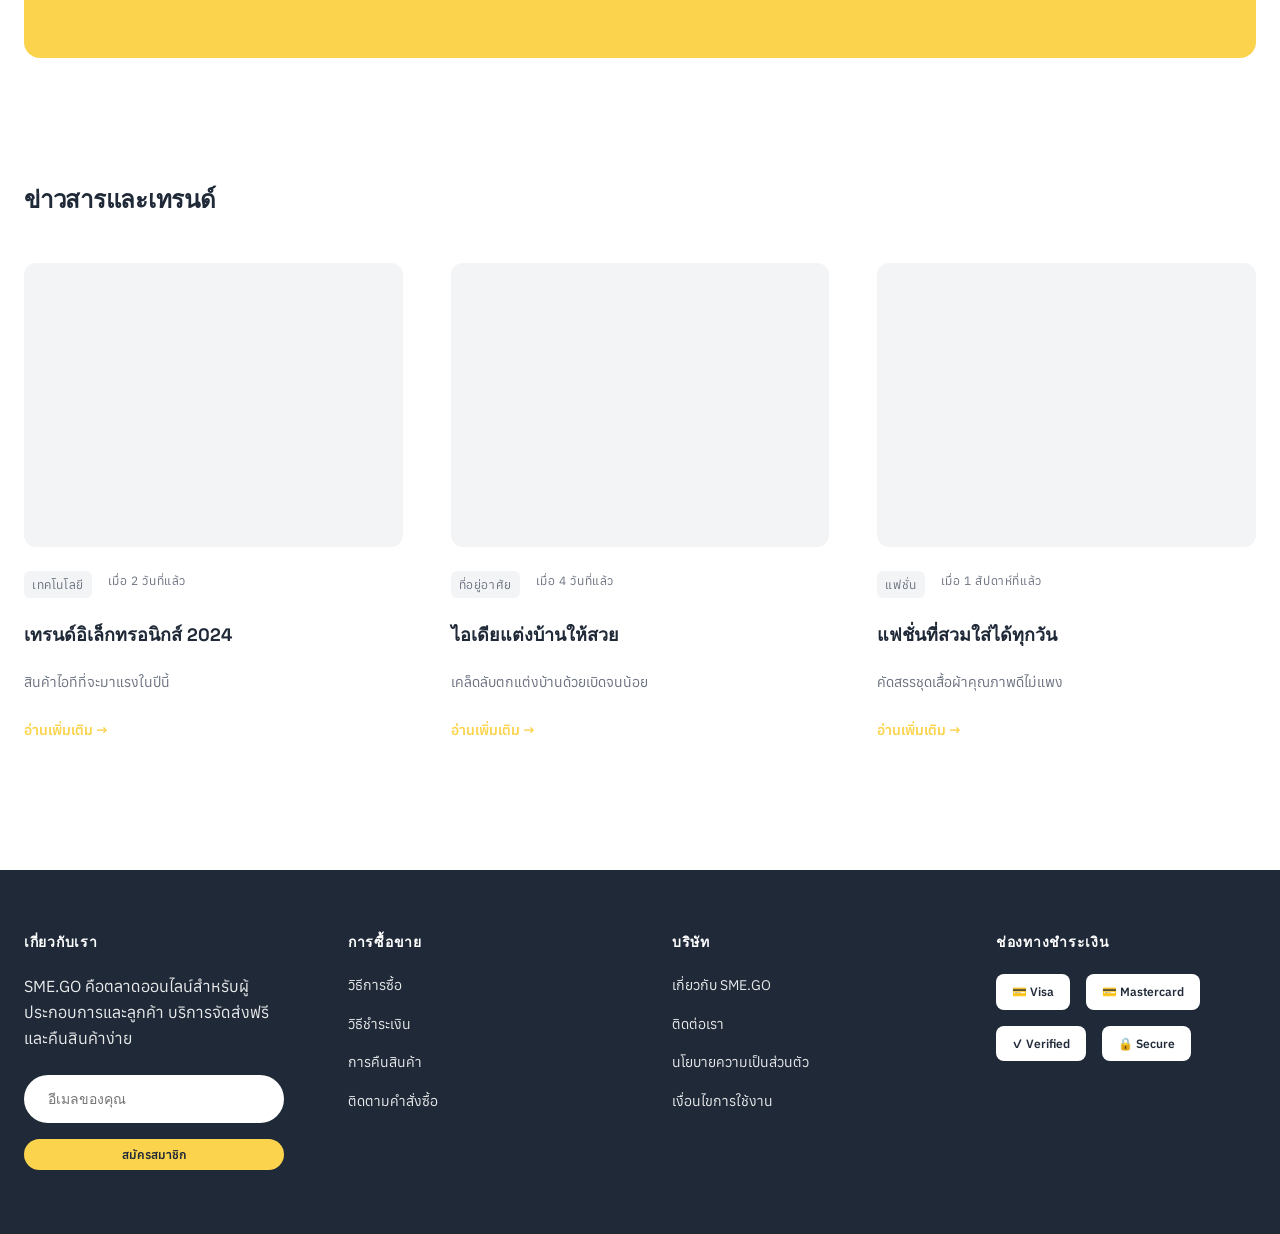
==== commit d24f0580: "Fix stale asset references left over from the redesign commit index.html still pointed at css/styles" ====
--- a/site/index.html
+++ b/site/index.html
@@ -7,11 +7,11 @@
 <link rel="preconnect" href="https://fonts.googleapis.com">
 <link rel="preconnect" href="https://fonts.gstatic.com" crossorigin>
 <link href="https://fonts.googleapis.com/css2?family=Anuphan:wght@300;400;500;600;700&family=Space+Grotesk:wght@500;600;700&display=swap" rel="stylesheet">
-<link rel="stylesheet" href="css/styles_new.css?v=25">
+<link rel="stylesheet" href="css/styles.css?v=25">
 <script src="https://unpkg.com/lucide@latest"></script>
 </head>
 <body>
 <div id="app" class="page"></div>
-<script src="js/app_new.js?v=25"></script>
+<script src="js/app.js?v=25"></script>
 </body>
 </html>
--- a/site/css/styles.css
+++ b/site/css/styles.css
@@ -0,0 +1,1152 @@
+/* ============================================================================
+   COLOR TOKENS & THEME SYSTEM
+   ============================================================================ */
+
+:root {
+  /* Light theme (default) */
+  --color-primary: #FCD34D;
+  --color-primary-dark: #F59E0B;
+  --color-black: #1F2937;
+  --color-white: #FFFFFF;
+  --color-gray-50: #F9FAFB;
+  --color-gray-100: #F3F4F6;
+  --color-gray-200: #E5E7EB;
+  --color-gray-300: #D1D5DB;
+  --color-gray-400: #9CA3AF;
+  --color-gray-500: #6B7280;
+  --color-gray-600: #4B5563;
+  --color-gray-700: #374151;
+
+  /* Semantic colors */
+  --color-bg-primary: var(--color-white);
+  --color-bg-secondary: var(--color-gray-100);
+  --color-bg-hero: var(--color-gray-100);
+  --color-text-primary: var(--color-black);
+  --color-text-secondary: var(--color-gray-500);
+  --color-text-inverse: var(--color-white);
+  --color-border: var(--color-gray-200);
+  --color-button-primary: var(--color-black);
+  --color-button-primary-hover: var(--color-gray-700);
+  --color-button-primary-text: var(--color-white);
+
+  /* Spacing scale */
+  --spacing-xs: 0.25rem;
+  --spacing-sm: 0.5rem;
+  --spacing-md: 1rem;
+  --spacing-lg: 1.5rem;
+  --spacing-xl: 2rem;
+  --spacing-2xl: 3rem;
+  --spacing-3xl: 4rem;
+
+  /* Typography scale */
+  --text-xs: 0.75rem;
+  --text-sm: 0.875rem;
+  --text-base: 1rem;
+  --text-lg: 1.125rem;
+  --text-xl: 1.25rem;
+  --text-2xl: 1.5rem;
+  --text-3xl: 1.875rem;
+  --text-4xl: 2.25rem;
+  --text-5xl: 3rem;
+
+  /* Border radius */
+  --radius-sm: 0.375rem;
+  --radius-md: 0.5rem;
+  --radius-lg: 0.75rem;
+  --radius-xl: 1rem;
+  --radius-full: 999px;
+
+  /* Shadows */
+  --shadow-sm: 0 1px 2px 0 rgba(0, 0, 0, 0.05);
+  --shadow-md: 0 4px 6px -1px rgba(0, 0, 0, 0.1);
+  --shadow-lg: 0 10px 15px -3px rgba(0, 0, 0, 0.1);
+  --shadow-xl: 0 20px 25px -5px rgba(0, 0, 0, 0.1);
+}
+
+@media (prefers-color-scheme: dark) {
+  :root:not([data-theme="light"]) {
+    --color-bg-primary: #111827;
+    --color-bg-secondary: #1F2937;
+    --color-bg-hero: #1F2937;
+    --color-text-primary: #F9FAFB;
+    --color-text-secondary: #D1D5DB;
+    --color-text-inverse: #111827;
+    --color-border: #374151;
+    --color-button-primary: var(--color-primary);
+    --color-button-primary-hover: #F59E0B;
+    --color-button-primary-text: var(--color-black);
+  }
+}
+
+:root[data-theme="dark"] {
+  --color-bg-primary: #111827;
+  --color-bg-secondary: #1F2937;
+  --color-bg-hero: #1F2937;
+  --color-text-primary: #F9FAFB;
+  --color-text-secondary: #D1D5DB;
+  --color-text-inverse: #111827;
+  --color-border: #374151;
+  --color-button-primary: var(--color-primary);
+  --color-button-primary-hover: #F59E0B;
+  --color-button-primary-text: var(--color-black);
+}
+
+/* ============================================================================
+   RESET & BASE STYLES
+   ============================================================================ */
+
+* {
+  margin: 0;
+  padding: 0;
+  box-sizing: border-box;
+}
+
+html {
+  scroll-behavior: smooth;
+}
+
+body {
+  font-family: "Anuphan", -apple-system, BlinkMacSystemFont, "Segoe UI", sans-serif;
+  background: var(--color-bg-primary);
+  color: var(--color-text-primary);
+  line-height: 1.6;
+  font-size: var(--text-base);
+  -webkit-font-smoothing: antialiased;
+  -moz-osx-font-smoothing: grayscale;
+}
+
+a {
+  color: inherit;
+  text-decoration: none;
+  transition: color 0.2s;
+}
+
+button {
+  font-family: inherit;
+  cursor: pointer;
+  border: none;
+  background: none;
+}
+
+img {
+  max-width: 100%;
+  height: auto;
+  display: block;
+}
+
+/* ============================================================================
+   CONTAINER & LAYOUT UTILITIES
+   ============================================================================ */
+
+.container {
+  width: 100%;
+  max-width: 1440px;
+  margin: 0 auto;
+  padding: 0 var(--spacing-lg);
+}
+
+@media (max-width: 640px) {
+  .container {
+    padding: 0 var(--spacing-md);
+  }
+}
+
+.page {
+  width: 100%;
+  overflow-x: hidden;
+}
+
+.section {
+  width: 100%;
+  padding: var(--spacing-3xl) 0;
+}
+
+.section-inner {
+  width: 100%;
+  display: flex;
+  flex-direction: column;
+  gap: var(--spacing-2xl);
+}
+
+/* ============================================================================
+   TYPOGRAPHY
+   ============================================================================ */
+
+h1, h2, h3, h4, h5, h6 {
+  font-family: "Space Grotesk", sans-serif;
+  font-weight: 700;
+  line-height: 1.2;
+  text-wrap: balance;
+}
+
+h1 {
+  font-size: var(--text-5xl);
+  letter-spacing: -0.02em;
+}
+
+h2 {
+  font-size: var(--text-4xl);
+  letter-spacing: -0.01em;
+}
+
+h3 {
+  font-size: var(--text-3xl);
+}
+
+h4 {
+  font-size: var(--text-2xl);
+}
+
+p {
+  line-height: 1.7;
+  max-width: 65ch;
+}
+
+.text-sm { font-size: var(--text-sm); }
+.text-base { font-size: var(--text-base); }
+.text-lg { font-size: var(--text-lg); }
+.text-xl { font-size: var(--text-xl); }
+
+.text-muted {
+  color: var(--color-text-secondary);
+}
+
+.font-bold {
+  font-weight: 700;
+}
+
+.font-semibold {
+  font-weight: 600;
+}
+
+.font-medium {
+  font-weight: 500;
+}
+
+/* ============================================================================
+   BUTTONS & INTERACTIONS
+   ============================================================================ */
+
+.btn {
+  display: inline-flex;
+  align-items: center;
+  justify-content: center;
+  gap: var(--spacing-sm);
+  padding: var(--spacing-md) var(--spacing-xl);
+  border-radius: var(--radius-full);
+  font-size: var(--text-sm);
+  font-weight: 600;
+  transition: all 0.2s;
+  text-align: center;
+  white-space: nowrap;
+  cursor: pointer;
+  border: none;
+}
+
+.btn-primary {
+  background: var(--color-button-primary);
+  color: var(--color-button-primary-text);
+}
+
+.btn-primary:hover {
+  background: var(--color-button-primary-hover);
+  transform: translateY(-1px);
+  box-shadow: var(--shadow-md);
+}
+
+.btn-primary:active {
+  transform: translateY(0);
+}
+
+.btn-secondary {
+  background: var(--color-bg-secondary);
+  color: var(--color-text-primary);
+  border: 1px solid var(--color-border);
+}
+
+.btn-secondary:hover {
+  background: var(--color-border);
+}
+
+.btn-yellow {
+  background: var(--color-primary);
+  color: var(--color-black);
+}
+
+.btn-yellow:hover {
+  background: var(--color-primary-dark);
+  transform: translateY(-1px);
+  box-shadow: var(--shadow-md);
+}
+
+.btn-sm {
+  padding: var(--spacing-sm) var(--spacing-lg);
+  font-size: var(--text-xs);
+}
+
+.btn-lg {
+  padding: var(--spacing-lg) var(--spacing-2xl);
+  font-size: var(--text-base);
+}
+
+/* ============================================================================
+   1. NAVBAR
+   ============================================================================ */
+
+.navbar {
+  background: var(--color-black);
+  color: var(--color-white);
+  padding: var(--spacing-md) 0;
+  position: sticky;
+  top: 0;
+  z-index: 100;
+  box-shadow: var(--shadow-sm);
+}
+
+.navbar-inner {
+  display: flex;
+  align-items: center;
+  justify-content: space-between;
+  gap: var(--spacing-lg);
+}
+
+.navbar-logo {
+  font-family: "Space Grotesk", sans-serif;
+  font-size: var(--text-2xl);
+  font-weight: 700;
+  color: var(--color-white);
+  display: flex;
+  align-items: center;
+  gap: var(--spacing-sm);
+  flex-shrink: 0;
+}
+
+.navbar-logo svg {
+  width: 28px;
+  height: 28px;
+  fill: var(--color-primary);
+}
+
+.navbar-nav {
+  display: flex;
+  gap: var(--spacing-2xl);
+  flex: 1;
+  list-style: none;
+}
+
+.navbar-nav a {
+  color: var(--color-white);
+  font-size: var(--text-sm);
+  font-weight: 500;
+  transition: color 0.2s;
+  white-space: nowrap;
+}
+
+.navbar-nav a:hover {
+  color: var(--color-primary);
+}
+
+.navbar-icons {
+  display: flex;
+  align-items: center;
+  gap: var(--spacing-xl);
+  margin-left: auto;
+}
+
+.navbar-icon {
+  width: 24px;
+  height: 24px;
+  color: var(--color-white);
+  transition: color 0.2s;
+  cursor: pointer;
+}
+
+.navbar-icon:hover {
+  color: var(--color-primary);
+}
+
+@media (max-width: 768px) {
+  .navbar-nav {
+    display: none;
+  }
+
+  .navbar-inner {
+    gap: var(--spacing-md);
+  }
+}
+
+/* ============================================================================
+   2. HERO BANNER
+   ============================================================================ */
+
+.hero {
+  background: var(--color-bg-hero);
+  padding: var(--spacing-3xl) 0;
+}
+
+.hero-inner {
+  display: grid;
+  grid-template-columns: 1fr 1fr;
+  gap: var(--spacing-3xl);
+  align-items: center;
+}
+
+.hero-content {
+  display: flex;
+  flex-direction: column;
+  gap: var(--spacing-lg);
+}
+
+.hero-title {
+  font-size: var(--text-5xl);
+  font-weight: 700;
+  line-height: 1.1;
+  color: var(--color-text-primary);
+}
+
+.hero-subtitle {
+  font-size: var(--text-lg);
+  color: var(--color-text-secondary);
+  line-height: 1.6;
+}
+
+.hero-image {
+  width: 100%;
+  aspect-ratio: 1;
+  background: var(--color-bg-secondary);
+  border-radius: var(--radius-lg);
+  overflow: hidden;
+  display: flex;
+  align-items: center;
+  justify-content: center;
+}
+
+.hero-image img {
+  width: 100%;
+  height: 100%;
+  object-fit: cover;
+}
+
+.hero-carousel-dots {
+  display: flex;
+  gap: var(--spacing-sm);
+  margin-top: var(--spacing-lg);
+}
+
+.carousel-dot {
+  width: 12px;
+  height: 12px;
+  border-radius: var(--radius-full);
+  background: var(--color-gray-300);
+  cursor: pointer;
+  transition: all 0.3s;
+}
+
+.carousel-dot.active {
+  background: var(--color-black);
+  width: 32px;
+}
+
+@media (max-width: 768px) {
+  .hero-inner {
+    grid-template-columns: 1fr;
+  }
+
+  .hero-title {
+    font-size: var(--text-3xl);
+  }
+
+  .hero-subtitle {
+    font-size: var(--text-base);
+  }
+}
+
+/* ============================================================================
+   3. FEATURED PRODUCT ROW
+   ============================================================================ */
+
+.featured-row {
+  display: grid;
+  grid-template-columns: repeat(3, 1fr);
+  gap: var(--spacing-2xl);
+}
+
+.featured-card {
+  padding: var(--spacing-2xl);
+  border-radius: var(--radius-lg);
+  display: flex;
+  flex-direction: column;
+  gap: var(--spacing-lg);
+  min-height: 320px;
+}
+
+.featured-card.black {
+  background: var(--color-black);
+  color: var(--color-white);
+}
+
+.featured-card.yellow {
+  background: var(--color-primary);
+  color: var(--color-black);
+}
+
+.featured-card-image {
+  width: 100%;
+  max-width: 120px;
+  aspect-ratio: 1;
+  background: rgba(255, 255, 255, 0.1);
+  border-radius: var(--radius-md);
+  flex-shrink: 0;
+  overflow: hidden;
+}
+
+.featured-card-image img {
+  width: 100%;
+  height: 100%;
+  object-fit: cover;
+}
+
+.featured-card-content {
+  display: flex;
+  flex-direction: column;
+  gap: var(--spacing-md);
+  flex: 1;
+}
+
+.featured-card-title {
+  font-size: var(--text-lg);
+  font-weight: 700;
+}
+
+.featured-card-desc {
+  font-size: var(--text-sm);
+  opacity: 0.9;
+  line-height: 1.5;
+}
+
+@media (max-width: 768px) {
+  .featured-row {
+    grid-template-columns: 1fr;
+  }
+}
+
+/* ============================================================================
+   4. PROMO DUO
+   ============================================================================ */
+
+.promo-duo {
+  display: grid;
+  grid-template-columns: 1fr 1fr;
+  gap: var(--spacing-2xl);
+}
+
+.promo-tile {
+  background: var(--color-primary);
+  color: var(--color-black);
+  border-radius: var(--radius-xl);
+  padding: var(--spacing-2xl);
+  display: flex;
+  gap: var(--spacing-2xl);
+  align-items: center;
+  min-height: 280px;
+  overflow: hidden;
+}
+
+.promo-tile-content {
+  flex: 1;
+  display: flex;
+  flex-direction: column;
+  gap: var(--spacing-lg);
+  z-index: 2;
+}
+
+.promo-tile-title {
+  font-size: var(--text-3xl);
+  font-weight: 700;
+  line-height: 1.2;
+}
+
+.promo-tile-tagline {
+  font-size: var(--text-base);
+  opacity: 0.9;
+}
+
+.promo-tile-image {
+  width: 240px;
+  aspect-ratio: 1;
+  flex-shrink: 0;
+  border-radius: var(--radius-lg);
+  overflow: hidden;
+  background: rgba(0, 0, 0, 0.1);
+}
+
+.promo-tile-image img {
+  width: 100%;
+  height: 100%;
+  object-fit: cover;
+}
+
+@media (max-width: 768px) {
+  .promo-duo {
+    grid-template-columns: 1fr;
+  }
+
+  .promo-tile {
+    flex-direction: column;
+    text-align: center;
+    min-height: auto;
+  }
+
+  .promo-tile-image {
+    width: 100%;
+    max-width: 200px;
+  }
+
+  .promo-tile-title {
+    font-size: var(--text-2xl);
+  }
+}
+
+/* ============================================================================
+   5. SHOP BY CATEGORY RAIL
+   ============================================================================ */
+
+.category-rail {
+  display: flex;
+  flex-direction: column;
+  gap: var(--spacing-lg);
+}
+
+.category-rail-title {
+  font-size: var(--text-2xl);
+  font-weight: 700;
+}
+
+.category-scroll {
+  display: flex;
+  gap: var(--spacing-2xl);
+  overflow-x: auto;
+  padding-bottom: var(--spacing-lg);
+  -webkit-overflow-scrolling: touch;
+}
+
+.category-scroll::-webkit-scrollbar {
+  height: 6px;
+}
+
+.category-scroll::-webkit-scrollbar-track {
+  background: var(--color-bg-secondary);
+  border-radius: var(--radius-full);
+}
+
+.category-scroll::-webkit-scrollbar-thumb {
+  background: var(--color-gray-300);
+  border-radius: var(--radius-full);
+}
+
+.category-item {
+  display: flex;
+  flex-direction: column;
+  align-items: center;
+  gap: var(--spacing-md);
+  flex-shrink: 0;
+  cursor: pointer;
+  transition: transform 0.2s;
+}
+
+.category-item:hover {
+  transform: scale(1.05);
+}
+
+.category-icon {
+  width: 120px;
+  height: 120px;
+  border-radius: var(--radius-full);
+  background: var(--color-bg-secondary);
+  overflow: hidden;
+  display: flex;
+  align-items: center;
+  justify-content: center;
+  border: 2px solid transparent;
+  transition: border-color 0.2s;
+}
+
+.category-item:hover .category-icon {
+  border-color: var(--color-primary);
+}
+
+.category-icon img {
+  width: 100%;
+  height: 100%;
+  object-fit: cover;
+}
+
+.category-label {
+  font-size: var(--text-sm);
+  text-align: center;
+  font-weight: 600;
+  max-width: 120px;
+  word-wrap: break-word;
+}
+
+.category-dots {
+  display: flex;
+  gap: var(--spacing-sm);
+  justify-content: center;
+  margin-top: var(--spacing-lg);
+}
+
+.dot {
+  width: 8px;
+  height: 8px;
+  border-radius: var(--radius-full);
+  background: var(--color-gray-300);
+  cursor: pointer;
+}
+
+.dot.active {
+  background: var(--color-black);
+}
+
+/* ============================================================================
+   6. BEST SELLERS SECTION
+   ============================================================================ */
+
+.best-sellers {
+  display: flex;
+  flex-direction: column;
+  gap: var(--spacing-2xl);
+}
+
+.best-sellers-title {
+  font-size: var(--text-2xl);
+  font-weight: 700;
+}
+
+.filter-tabs {
+  display: flex;
+  gap: var(--spacing-md);
+  overflow-x: auto;
+  -webkit-overflow-scrolling: touch;
+  padding-bottom: var(--spacing-sm);
+}
+
+.filter-tabs::-webkit-scrollbar {
+  height: 4px;
+}
+
+.filter-tabs::-webkit-scrollbar-thumb {
+  background: var(--color-gray-300);
+}
+
+.filter-tab {
+  padding: var(--spacing-sm) var(--spacing-lg);
+  border-radius: var(--radius-full);
+  background: var(--color-bg-secondary);
+  color: var(--color-text-primary);
+  border: 1px solid transparent;
+  font-size: var(--text-sm);
+  font-weight: 600;
+  white-space: nowrap;
+  cursor: pointer;
+  transition: all 0.2s;
+  flex-shrink: 0;
+}
+
+.filter-tab:hover {
+  border-color: var(--color-gray-300);
+}
+
+.filter-tab.active {
+  background: var(--color-primary);
+  color: var(--color-black);
+}
+
+.product-grid {
+  display: grid;
+  grid-template-columns: repeat(auto-fill, minmax(200px, 1fr));
+  gap: var(--spacing-xl);
+}
+
+.product-card {
+  background: var(--color-white);
+  border: 1px solid var(--color-border);
+  border-radius: var(--radius-lg);
+  overflow: hidden;
+  transition: all 0.2s;
+  cursor: pointer;
+  display: flex;
+  flex-direction: column;
+}
+
+.product-card:hover {
+  box-shadow: var(--shadow-lg);
+  border-color: var(--color-primary);
+}
+
+.product-card-image {
+  width: 100%;
+  aspect-ratio: 1;
+  background: var(--color-bg-secondary);
+  overflow: hidden;
+  position: relative;
+}
+
+.product-card-image img {
+  width: 100%;
+  height: 100%;
+  object-fit: cover;
+}
+
+.product-badge {
+  position: absolute;
+  top: var(--spacing-md);
+  left: var(--spacing-md);
+  width: 32px;
+  height: 32px;
+  border-radius: var(--radius-full);
+  background: var(--color-primary);
+  color: var(--color-black);
+  display: flex;
+  align-items: center;
+  justify-content: center;
+  font-size: var(--text-sm);
+  font-weight: 700;
+}
+
+.product-card-content {
+  padding: var(--spacing-lg);
+  display: flex;
+  flex-direction: column;
+  gap: var(--spacing-md);
+  flex: 1;
+}
+
+.product-name {
+  font-size: var(--text-sm);
+  font-weight: 600;
+  line-height: 1.4;
+  color: var(--color-text-primary);
+}
+
+.product-price {
+  font-size: var(--text-lg);
+  font-weight: 700;
+  color: var(--color-black);
+}
+
+.product-price-original {
+  font-size: var(--text-sm);
+  color: var(--color-text-secondary);
+  text-decoration: line-through;
+  margin-left: var(--spacing-sm);
+}
+
+@media (max-width: 768px) {
+  .product-grid {
+    grid-template-columns: repeat(auto-fill, minmax(150px, 1fr));
+    gap: var(--spacing-lg);
+  }
+}
+
+/* ============================================================================
+   7. NEWSLETTER BANNER
+   ============================================================================ */
+
+.newsletter-banner {
+  background: var(--color-primary);
+  color: var(--color-black);
+  border-radius: var(--radius-xl);
+  padding: var(--spacing-3xl);
+  display: grid;
+  grid-template-columns: 1fr 1fr;
+  gap: var(--spacing-3xl);
+  align-items: center;
+}
+
+.newsletter-image {
+  width: 100%;
+  aspect-ratio: 1;
+  border-radius: var(--radius-lg);
+  overflow: hidden;
+  background: rgba(0, 0, 0, 0.1);
+}
+
+.newsletter-image img {
+  width: 100%;
+  height: 100%;
+  object-fit: cover;
+}
+
+.newsletter-content {
+  display: flex;
+  flex-direction: column;
+  gap: var(--spacing-lg);
+}
+
+.newsletter-title {
+  font-size: var(--text-3xl);
+  font-weight: 700;
+  line-height: 1.2;
+}
+
+.newsletter-description {
+  font-size: var(--text-base);
+  opacity: 0.95;
+  line-height: 1.6;
+}
+
+.newsletter-form {
+  display: flex;
+  gap: var(--spacing-md);
+  margin-top: var(--spacing-md);
+}
+
+.newsletter-input {
+  flex: 1;
+  padding: var(--spacing-md) var(--spacing-lg);
+  border-radius: var(--radius-full);
+  border: none;
+  background: var(--color-white);
+  color: var(--color-text-primary);
+  font-size: var(--text-base);
+}
+
+.newsletter-input::placeholder {
+  color: var(--color-text-secondary);
+}
+
+@media (max-width: 768px) {
+  .newsletter-banner {
+    grid-template-columns: 1fr;
+    padding: var(--spacing-2xl);
+  }
+
+  .newsletter-title {
+    font-size: var(--text-2xl);
+  }
+
+  .newsletter-form {
+    flex-direction: column;
+  }
+}
+
+/* ============================================================================
+   8. NEWS/EDITORIAL SECTION
+   ============================================================================ */
+
+.news-section {
+  display: flex;
+  flex-direction: column;
+  gap: var(--spacing-2xl);
+}
+
+.news-title {
+  font-size: var(--text-2xl);
+  font-weight: 700;
+}
+
+.news-grid {
+  display: grid;
+  grid-template-columns: repeat(3, 1fr);
+  gap: var(--spacing-2xl);
+}
+
+.news-card {
+  display: flex;
+  flex-direction: column;
+  gap: var(--spacing-lg);
+  cursor: pointer;
+  transition: transform 0.2s;
+}
+
+.news-card:hover {
+  transform: translateY(-4px);
+}
+
+.news-card-image {
+  width: 100%;
+  aspect-ratio: 4/3;
+  border-radius: var(--radius-lg);
+  overflow: hidden;
+  background: var(--color-bg-secondary);
+}
+
+.news-card-image img {
+  width: 100%;
+  height: 100%;
+  object-fit: cover;
+}
+
+.news-card-meta {
+  display: flex;
+  gap: var(--spacing-md);
+  font-size: var(--text-xs);
+  color: var(--color-text-secondary);
+  text-transform: uppercase;
+  letter-spacing: 0.05em;
+}
+
+.news-card-tag {
+  background: var(--color-bg-secondary);
+  padding: var(--spacing-xs) var(--spacing-sm);
+  border-radius: var(--radius-sm);
+}
+
+.news-card-title {
+  font-size: var(--text-lg);
+  font-weight: 700;
+  line-height: 1.4;
+  color: var(--color-text-primary);
+}
+
+.news-card-link {
+  color: var(--color-primary);
+  font-size: var(--text-sm);
+  font-weight: 600;
+  text-decoration: none;
+  transition: color 0.2s;
+}
+
+.news-card-link:hover {
+  color: var(--color-primary-dark);
+}
+
+@media (max-width: 768px) {
+  .news-grid {
+    grid-template-columns: 1fr;
+  }
+}
+
+/* ============================================================================
+   9. FOOTER
+   ============================================================================ */
+
+.footer {
+  background: var(--color-black);
+  color: var(--color-white);
+  padding: var(--spacing-3xl) 0;
+  margin-top: var(--spacing-3xl);
+}
+
+.footer-inner {
+  display: grid;
+  grid-template-columns: 1fr 1fr 1fr 1fr;
+  gap: var(--spacing-3xl);
+}
+
+.footer-section {
+  display: flex;
+  flex-direction: column;
+  gap: var(--spacing-lg);
+}
+
+.footer-title {
+  font-size: var(--text-sm);
+  font-weight: 700;
+  text-transform: uppercase;
+  letter-spacing: 0.05em;
+  color: var(--color-white);
+}
+
+.footer-promo {
+  font-size: var(--text-base);
+  line-height: 1.6;
+  opacity: 0.9;
+}
+
+.footer-newsletter {
+  display: flex;
+  flex-direction: column;
+  gap: var(--spacing-md);
+}
+
+.footer-email-input {
+  padding: var(--spacing-md) var(--spacing-lg);
+  border-radius: var(--radius-full);
+  border: none;
+  background: var(--color-white);
+  color: var(--color-text-primary);
+  font-size: var(--text-sm);
+}
+
+.footer-links {
+  display: flex;
+  flex-direction: column;
+  gap: var(--spacing-md);
+}
+
+.footer-link {
+  color: var(--color-white);
+  font-size: var(--text-sm);
+  transition: color 0.2s;
+  opacity: 0.9;
+}
+
+.footer-link:hover {
+  color: var(--color-primary);
+  opacity: 1;
+}
+
+.footer-badges {
+  display: flex;
+  flex-direction: column;
+  gap: var(--spacing-md);
+}
+
+.badge-group {
+  display: flex;
+  gap: var(--spacing-md);
+  flex-wrap: wrap;
+}
+
+.badge {
+  background: var(--color-white);
+  color: var(--color-black);
+  padding: var(--spacing-sm) var(--spacing-md);
+  border-radius: var(--radius-md);
+  font-size: var(--text-xs);
+  font-weight: 600;
+  display: flex;
+  align-items: center;
+  gap: var(--spacing-sm);
+}
+
+.badge svg {
+  width: 16px;
+  height: 16px;
+}
+
+@media (max-width: 768px) {
+  .footer-inner {
+    grid-template-columns: 1fr;
+  }
+}
+
+/* ============================================================================
+   UTILITY CLASSES
+   ============================================================================ */
+
+.hidden {
+  display: none !important;
+}
+
+.sr-only {
+  position: absolute;
+  width: 1px;
+  height: 1px;
+  padding: 0;
+  margin: -1px;
+  overflow: hidden;
+  clip: rect(0, 0, 0, 0);
+  white-space: nowrap;
+  border-width: 0;
+}
+
+@media (prefers-reduced-motion: reduce) {
+  * {
+    animation-duration: 0.01ms !important;
+    animation-iteration-count: 1 !important;
+    transition-duration: 0.01ms !important;
+  }
+}
